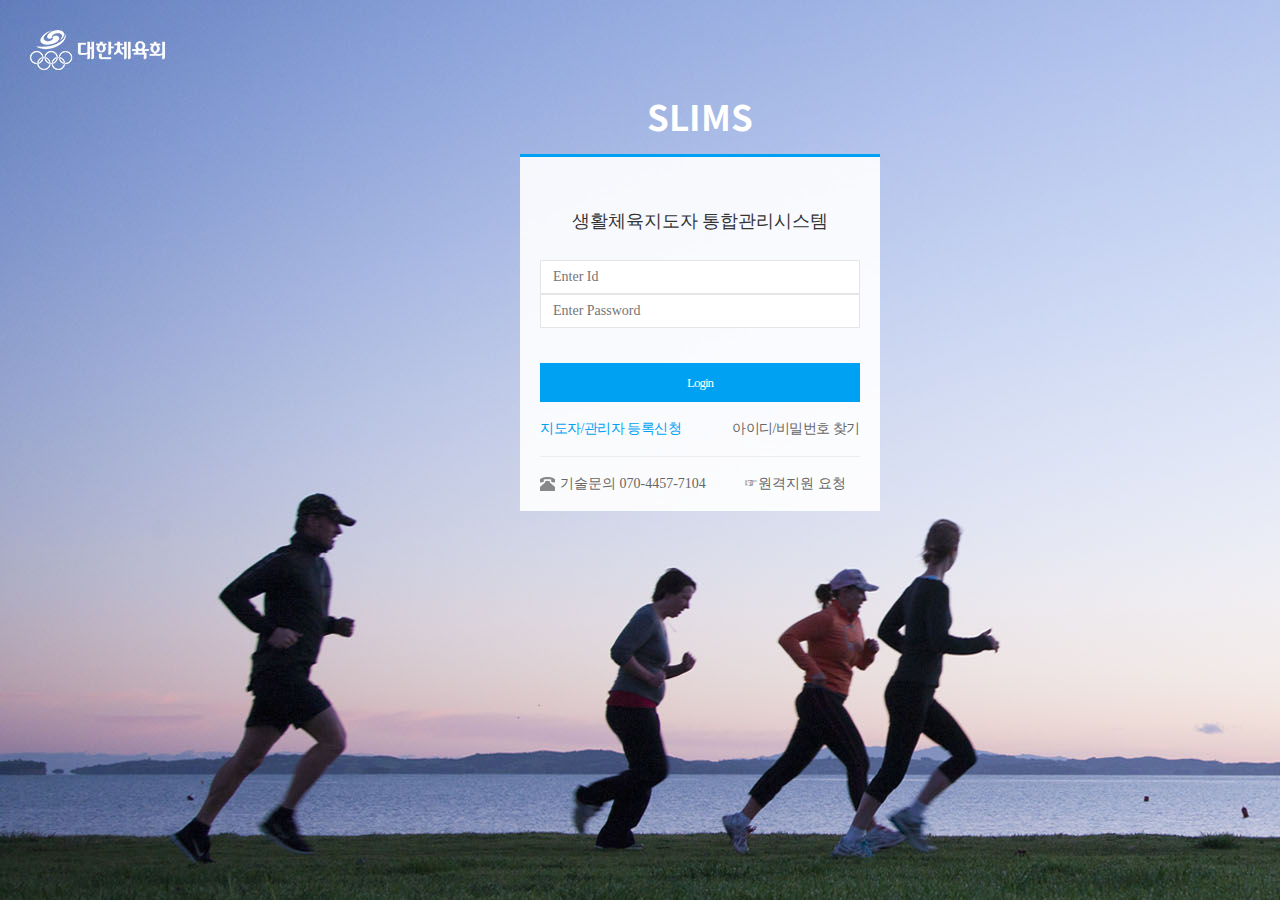
==== logout.html @ fe25e4e8 "기존 소스 이동" ====
<!DOCTYPE html>
<html>

<head>
    <meta charset="utf-8">
    <meta http-equiv="X-UA-Compatible" content="IE=edge">
    <title>대한체육회</title>
    <meta content="width=device-width, initial-scale=1, maximum-scale=1, user-scalable=no" name="viewport">
    <link rel="icon" type="image/png" sizes="16x16" href="/favicon-16x16.png">
    <link rel="stylesheet" href="/css/main/font.css">
    <link rel="stylesheet" href="/css/main/reset.css">
    <link rel="stylesheet" href="/css/main/jquery-ui.css">
    <link rel="stylesheet" href="/css/main/style.css">
    <link href="https://fonts.googleapis.com/css2?family=Noto+Sans+KR:wght@100;300;400;500;700;900&display=swap"
        rel="stylesheet">
    <!--[if lt IE 9]>
    <script src="https://oss.maxcdn.com/html5shiv/3.7.3/html5shiv.min.js"></script>
    <script src="https://oss.maxcdn.com/respond/1.4.2/respond.min.js"></script>
    <![endif]-->

    <script type="text/javascript" src="/js/jquery-3.3.1.min.js"></script>
    <script src="/js/jquery.min.js"></script>
    <script src="/js/bootstrap.min.js"></script>
    <script src="/js/adminlte.min.js"></script>
    <script src="/js/icheck.min.js"></script>
    <script src="/js/bootstrap-datepicker.min.js"></script>
    <script src="/js/blockui-master/jquery.blockUI.js"></script>
    <script src="/js/common.js"></script>
    <script type="text/javascript" src="/js/makePCookie.js"></script>
    <script type="text/javascript" src="/js/jquery.cookie.js"></script>
    <script>
        var cRoot = '';
        var mode = false;
        $(document).ready(function () {

            var agent = navigator.userAgent.toLowerCase();
            if ((navigator.appName === 'Netscape' && agent.indexOf('trident') !== -1) || (agent.indexOf("msie") !== -1)) {
                alert("지원이 중단된 브라우저 입니다.\n기능 제한되어 있어 정상적인 작동이 되지 않을 수 있습니다.\n엣지(Edge) 또는 크롬 브라우저를 사용해주시기 바랍니다.")
            }

            if ($.cookie('loginInfoYn') != 'Y') {
                window.open('/notice/loginInfoPopup.do', 'loginInfo', 'width=597, height=550, toolbar=no, menubar=no, scrollbars=no, resizable=no');
                //성과평가 협조 팝업 주석처리 20230109
                //window.open('/notice/popup8.do', 'popup8', 'width=597, height=550, left=620, toolbar=no, menubar=no, scrollbars=no, resizable=no');
                //정전안내 팝업 주석 처리 : 2022.12.27
                //window.open('/notice/popup9.do', 'popup9', 'width=510, height=520, left=120, top=250, toolbar=no, menubar=no, scrollbars=no, resizable=no');
            }
            $("#btnModal").click(function () {
                $("#findIdPwd").show();
            });
            for (var i = 1; i <= 12; i++) {
                $("#idMonth").append('<option value="' + ((i < 10) ? '0' + i : i) + '">' + i + '</option>');
                $("#pwMonth").append('<option value="' + ((i < 10) ? '0' + i : i) + '">' + i + '</option>');
            }
            for (var i = 1; i <= 31; i++) {
                $("#idDay").append('<option value="' + ((i < 10) ? '0' + i : i) + '">' + i + '</option>');
                $("#pwDay").append('<option value="' + ((i < 10) ? '0' + i : i) + '">' + i + '</option>');
            }
            $("#idYear").val(new Date().getFullYear());
            $("#pwYear").val(new Date().getFullYear());
        });

        function goSubmit() {
            if (!$('#memberId').val()) {
                alert('아이디를 입력하세요');
                $('#memberId').focus();
                return;
            }

            if (!$('#memberPw').val()) {
                alert('패스워드를 입력하세요');
                $('#memberPw').focus();
                return;
            }
            var params = {
                memberId: $('#memberId').val(),
                memberPw: $('#memberPw').val()
            };
            $.ajax({
                "url": '/login.do',
                "type": "POST",
                "data": params,
                "dataType": "json",
                cache: false,
                async: false
            })
                .done(function (data) {
                    var result = data.result;

                    if (Number(result.returnCode) >= 10) {
                        alert(result.returnMsg);
                        return false;
                    } else {
                        if (result.returnCode == '01') {
                            //아이디/패스워드 변경창
                            alert('최초로그인 시 아이디와 비밀번호 변경이 필요합니다.');
                            $('#memberSeq').val(result.memberSeq);
                            $("#changeIdPwd").show();
                            return false;
                        } else if (result.returnCode == '00') {
                            //로그인성공
                            location.href = "/index.do";
                        } else {
                            alert("아이디와 비밀번호가 일치하지 않습니다.");
                        }
                    }
                }).fail(function (jqXHR, textStatus, errorThrown) {
                alert("통신에 문제가 발생했습니다.\n잠시후에 다시 시도해 주십시오.");
            });
        }

        function searchId() {
            if ($("#idName").val() == '') {
                alert('이름을 입력해주세요.');
                return false;
            }
            if ($("#idCell2").val() == '' || $("#idCell3").val() == '') {
                alert('핸드폰번호를 입력해주세요.');
                return false;
            }
            $.ajax({
                url: "/idFind/find.do",
                data: $("#idFrom").serialize(),
                dataType: "text",
                type: "post",
                success: function (data) {
                    console.log(data);
                    if (data == '1') {
                        fnPopup('id');
                    } else if (data == '0') {
                        alert('입력회원 정보가 없습니다.');
                    } else {
                        alert('입력회원 정보가 없습니다.');
                    }
                },
                error: function () {

                }
            });
        }

        function fnPopup(idPw) {
            $.ajax({
                url: "/idFind/find.do?mode=idFind",
                data: {"kind": idPw},
                dataType: "json",
                type: "post",
                success: function (data) {
                    if (data.sMessage == '') {
                        $('#EncodeData').val(data.sEncData);
                        window.name = "Parent_window" + idPw;
                        window.open('', 'popupChk' + idPw, 'width=500, height=550, top=100, left=100, fullscreen=no, menubar=no, status=no, toolbar=no, titlebar=yes, location=no, scrollbar=no');
                        document.form_chk.action = "https://nice.checkplus.co.kr/CheckPlusSafeModel/checkplus.cb";
                        document.form_chk.target = "popupChk" + idPw;
                        document.form_chk.submit();
                    } else {
                        alert(data.sMessage);
                        return;
                    }
                },
                error: function () {

                }

            });
        }

        function pwFind() {
            if ($("#pwNm").val() == '') {
                alert('아이디를 입력해주세.');
                return false;
            }
            if ($("#pwCell2").val() == '' || $("#pwCell3").val() == '') {
                alert('핸드폰번호를 입력해주세요.');
                return false;
            }
            $.ajax({
                url: "/idFind/find.do",
                data: $("#pwForm").serialize(),
                dataType: "text",
                type: "post",
                success: function (data) {
                    console.log(data);
                    if (data == '1') {
                        fnPopup('pw');
                    } else if (data == '0') {
                        alert('입력회원 정보가 없습니다.');
                    } else {
                        alert('입력회원 정보가 없습니다.');
                    }
                },
                error: function () {

                }
            });
        }

        function cclose() {
            window.open('', '_self');
            window.close();
        }

        function changeFrmReset() {
            $("#changeId").val('');
            $("#newChangePw").val('');
            $("#newChangePw2").val('');
        }


        function goSubmitChangeFrm() {
            if ($('#changeId').val() == '') {
                $('#changeId').focus();
                alert("아이디를 입력해주세요.");
                return;
            }

            var inputVal = $('#changeId').val();

            var eng_check = /^[A-Za-z0-9]/;
            if (!eng_check.test(inputVal)) {
                alert("아이디는 한글, 특수문자를 제외한 영문, 숫자로 입력해주세요.");
                $('#changeId').focus();
                return false;
            }

            if ($('#changeId').val().length < 6) {
                alert("아이디를 6자리 이상 입력해주세요.");
                $('#changeId').focus();
                return false;
            }

            var check = true;
            $.ajax({
                url: "/checkMemberIdCnt2.do",
                data: {"memberId": $('#changeId').val()},
                dataType: "json",
                type: "POST",
                async: false,
                cache: false,
                success: function (data) {
                    var data = data.result;
                    if (data > 0) {
                        check = false;
                        return false;
                    }
                },
                error: function () {

                }
            });

            if (!check) {
                alert("동일한 아이디가 존재합니다.");
                $('#changeId').focus();
                return false;
            }

            if ($('#newChangePw').val() == '') {
                $('#newChangePw').focus();
                alert("비밀번호를 입력해주세요.");
                return;
            }

            if ($('#newChangePw2').val() == '') {
                $('#newChangePw2').focus();
                alert("새 비밀번호를 입력해주세요.");
                return;
            }

            if ($('#newChangePw').val().length < 6
                || $('#newChangePw').val().length > 16) {
                $('#newChangePw').focus();
                alert("영문대소문자/숫자/특수문자 조합 6자리 이상, 16자리 이하로 입력하셔야 합니다.");
                return;
            }

            var changePw = $('#newChangePw').val();
            var regExp = /[ㄱ-ㅎㅏ-ㅣ가-힣]/g;

            if (regExp.test(changePw)) {
                $('#newChangePw').focus();
                alert("한글을 제외한 영문, 숫자, 특수문자로 입력해주세요.");
                return;
            }

            if ($('#newChangePw').val() != $('#newChangePw2').val()) {
                $('#newChangePw').focus();
                alert("새 비밀번호 확인이 새 비밀번호와 일치하지 않습니다.");
                return;
            }

            $.ajax({
                url: "/initIdPw.do",
                data: $("#changeFrm").serialize(),
                dataType: "json",
                type: "POST",
                async: false,
                cache: false,
                success: function (data) {
                    var data = data.result;
                    // console.log(data);
                    alert("정상적으로 변경되었습니다.\n잠시 후 메인화면으로 이동합니다.");
                    $('#memberId').val($('#changeId').val());
                    $('#memberPw').val($.trim($('#newChangePw').val()));
                    goSubmit();
                },
                error: function () {

                }
            });
        }
    </script>
</head>

<body class="login-page">
<div class="login-box">
    <div class="login-logo">
        <b>SLIMS</b>
    </div>
    <div class="login-box-body">
        <p class="login-box-msg">생활체육지도자 통합관리시스템</p>

        <form name="frm" id="frm" method="post">
            <input type="hidden" name="mode" value="proc"/>
            <div class="form-group has-feedback">
                <input type="text" name="memberId" id="memberId" style="ime-mode:inactive;" class="form-control" placeholder="Enter Id">
                
            </div>
            <div class="form-group has-feedback">
                <input type="password" name="memberPw" id="memberPw" onkeypress='if(event.keyCode == 13) goSubmit();' class="form-control" placeholder="Enter Password">
                <span class="glyphicon glyphicon-lock form-control-feedback"></span>
            </div>
            <div class="row">
                <div class="col-xs-8">
                    <div class="checkbox icheck">
                        <!-- <label>
                            <input type="checkbox"> 아이디 저장
                        </label> -->
                    </div>
                </div>
            </div>
        </form>

        <div class="text-center mt10">
            <button onclick="goSubmit();" class="btn btn-block btn-flat btn-login">Login</button>
        </div>
        <!-- /.social-auth-links -->
        <div class="login-findpw cl">
            <p class="pull-left">
                <a href="/join/agreement.do">지도자/관리자 등록신청</a>
            </p>
            <p class="pull-right">
                <a href="#" id="btnModal">아이디/비밀번호 찾기</a>
            </p>
        </div>
        <p class="login-infotel">
            <span class="glyphicon glyphicon-phone-alt"></span>기술문의
            <a href="tel:070-4457-7104">070-4457-7104</a>&nbsp;&nbsp;&nbsp;&nbsp;&nbsp;&nbsp;&nbsp;&nbsp;&nbsp;&nbsp;
            <a href="http://helpu.kr/srmm/" target="_blank">☞원격지원 요청</a>
        </p>
    </div>
</div>
<form name="form_chk" method="post">
    <input type="hidden" name="m" value="checkplusSerivce">
    <input type="hidden" name="EncodeData" id="EncodeData" value="">
</form>


<!-- The Modal -->
<div id="findIdPwd" class="modal" style="top: -150px;">
    <!-- Modal content -->
    <div class="modal-content" style="width:720px;">
        <div class="modal-header">
            <span class="close">&times;</span>
            <h2>아이디/비밀번호 찾기</h2>
        </div>
        <div class="modal-body">
            <ul class="tab tab_login">
                <li class="active">아이디찾기</li>
                <li>비밀번호찾기</li>
            </ul>
            <div class="tab_content">
                <form id="idFrom" method="post">
                    <input type="hidden" id="mode" name="mode" value="idSearch">
                    <!-- 아이디찾기 -->
                    <div class="find_id">
                        <div class="top">
                            <p>아이디가 기억나지 않으세요?</p>
                            <!-- <p>본인 이름과 생년월일, 인사정보에 등록된 휴대폰 또는 이메일 정보를 입력해주세요.</p> -->
                            <p>본인 이름과 생년월일, 인사정보에 등록된 휴대폰를 입력해주세요.</p>
                        </div>
                        <div class="btm">
                            <div class="input_wrap">
                                <!-- <input type="radio" id="r1" name="method" valeu="email"/>
                                <label for="r1"><span></span>이메일</label> -->
                                <input type="radio" id="r2" name="method" value="phone" checked="checked"/>
                                <label for="r2">
                                    <span></span>
                                    휴대폰번호
                                </label>
                            </div>
                            <div class="input_wrap">
                                <input type="radio" id="g1" name="memberGroup" value="050" checked="checked"/>
                                <label for="g1">
                                    <span></span>
                                    지도자
                                </label>
                                <input type="radio" id="g2" name="memberGroup" value="030"/>
                                <label for="g2">
                                    <span></span>
                                    시도체육회 관리자
                                </label>
                                <input type="radio" id="g3" name="memberGroup" value="040"/>
                                <label for="g3">
                                    <span></span>
                                    시군구관리자
                                </label>
                            </div>
                            <table>
                                <colgroup>
                                    <col width="110px">
                                    <col width="*">
                                </colgroup>
                                <tr>
                                    <th>이름</th>
                                    <td>
                                        <input type="text" name="memberNm" id="idName" autocomplete="off">
                                    </td>
                                </tr>
                                <tr>
                                    <th>생년월일</th>
                                    <td>
                                        <div class="input_inline">
                                            <input type="text" class="mid" id="idYear" name="year"
                                                   onKeyup="this.value=this.value.replace(/[^0-9]/g,'');">
                                            년
                                            <select name="month" id="idMonth" class="min">
                                            </select>
                                            월
                                            <select name="day" id="idDay" class="min">
                                            </select>
                                            일
                                        </div>
                                    </td>
                                </tr>
                                <tr>
                                    <th>핸드폰번호</th>
                                    <td>
                                        <div class="input_inline">
                                            <select id="idCell1" class="mid" name="idCell1">
                                                <option value="010">010</option>
                                                <option value="011">011</option>
                                                <option value="016">016</option>
                                                <option value="017">017</option>
                                                <option value="018">018</option>
                                                <option value="019">019</option>
                                            </select>
                                            -
                                            <input type="text" class="mid" name="idCell2" id="idCell2">
                                            -
                                            <input type="text" class="mid" name="idCell3" id="idCell3">
                                        </div>
                                    </td>
                                </tr>
                            </table>
                        </div>

                    </div>
                    <div class="text-center">
                        <button type="button" class="btn btn_blue" onclick="searchId();">아이디 찾기</button>
                        <button type="button" class="btn btn_defaultC">다시입력</button>
                    </div>
                </form>
            </div>

            <div class="tab_content">
                <form action="" id="pwForm" method="post">
                    <input type="hidden" name="mode" value="pwSearch">
                    <!-- 비밀번호찾기 -->
                    <div class="find_id">
                        <div class="top">
                            <p>비밀번호가 기억나지 않으세요?</p>
                            <!-- <p>본인 아이디, 이름 , 생년월일, 인사정보에 등록된 휴대폰 또는 이메일 정보를 입력하시면 <br>
                            해당 휴대폰번호 또는 이메일 주소로 인터넷 비밀번호를 전송해 드립니다.</p> -->
                            <p>본인 아이디, 이름 , 생년월일, 인사정보에 등록된 휴대폰를 입력해주세요.</p>
                        </div>
                        <div class="btm">
                            <div class="input_wrap">
                                <input type="radio" id="p1" name="method" checked="checked"/>
                                <label for="p1">
                                    <span></span>
                                    휴대폰번호
                                </label>
                            </div>
                            <div class="input_wrap">
                                <input type="radio" id="p1" name="memberGroup" value="050" checked="checked"/>
                                <label for="p1">
                                    <span></span>
                                    지도자
                                </label>
                                <input type="radio" id="p2" name="memberGroup" value="030"/>
                                <label for="p2">
                                    <span></span>
                                    시도체육회 관리자
                                </label>
                                <input type="radio" id="p3" name="memberGroup" value="040"/>
                                <label for="p3">
                                    <span></span>
                                    시군구관리자
                                </label>
                            </div>
                            <table>
                                <colgroup>
                                    <col width="110px">
                                    <col width="*">
                                </colgroup>
                                <tr>
                                    <th>아이디</th>
                                    <td>
                                        <input type="text" name="memberId" id="pwId" autocomplete="off">
                                    </td>
                                </tr>
                                <tr>
                                    <th>이름</th>
                                    <td>
                                        <input type="text" name="memberNm" id="pwNm" autocomplete="off">
                                    </td>
                                </tr>
                                <tr>
                                    <th>생년월일</th>
                                    <td>
                                        <div class="input_inline">
                                            <input type="text" class="mid" id="pwYear" name="year"
                                                   onKeyup="this.value=this.value.replace(/[^0-9]/g,'');">
                                            년
                                            <select name="month" id="pwMonth" class="min">
                                            </select>
                                            월
                                            <select name="day" id="pwDay" class="min">
                                            </select>
                                            일
                                        </div>
                                    </td>
                                </tr>
                                <tr>
                                    <th>핸드폰번호</th>
                                    <td>
                                        <div class="input_inline">
                                            <select name="idCell1" id="pwCell1" class="mid">
                                                <option value="010">010</option>
                                                <option value="011">011</option>
                                                <option value="016">016</option>
                                                <option value="017">017</option>
                                                <option value="018">018</option>
                                                <option value="019">019</option>
                                            </select>
                                            -
                                            <input type="text" class="mid" name="idCell2">
                                            -
                                            <input type="text" class="mid" name="idCell3">
                                        </div>
                                    </td>
                                </tr>
                            </table>
                        </div>

                    </div>
                    <div class="text-center">
                        <button type="button" class="btn btn_blue" onclick="pwFind()">패스워드 찾기</button>
                        <button type="button" class="btn btn_defaultC">다시입력</button>
                    </div>
                </form>
            </div>
        </div>
    </div>
</div>


<!-- The Modal -->
<div id="changeIdPwd" class="modal">
    <!-- Modal content -->
    <div class="modal-content" style="width:720px;">
        <div class="modal-header">
            <span class="close">&times;</span>
            <h2>아이디/비밀번호 변경</h2>
        </div>
        <div class="modal-body">
            <form id="changeFrm" method="post">
                <input type="hidden" name="memberSeq" id="memberSeq"/>
                <!-- 아이디찾기 -->
                <div class="find_id">
                    <div class="top">
                        <p>사용하실 아이디와 비밀번호를 입력하세요.</p>
                    </div>
                    <div class="btm">
                        <table>
                            <colgroup>
                                <col width="110px">
                                <col width="*">
                            </colgroup>
                            <tr>
                                <th>아이디</th>
                                <td>
                                    <input type="text" name="changeId" id="changeId">
                                    ※ 4~12자의 영문과 숫자로만 입력하세요
                                </td>
                            </tr>
                            <tr>
                                <th>새비밀번호</th>
                                <td>
                                    <input type="password" name="newChangePw" id="newChangePw" maxlength="16"/>
                                    ※ 6~16자의
                                    영문 대소문자, 숫자, 특수문자를 조합하여 사용하실 수 있습니다.
                                </td>
                            </tr>
                            <tr>
                                <th>새비밀번호 확인</th>
                                <td>
                                    <input type="password" name="newChangePw2" id="newChangePw2" maxlength="16"
                                           onkeypress='if(event.keyCode == 13) goSubmitChangeFrm();'/>
                                    ※ 비밀번호를 다시 한번 입력해 주세요.
                                </td>
                            </tr>
                        </table>
                    </div>

                </div>
                <div class="text-center">
                    <button type="button" class="btn btn_blue" onclick="goSubmitChangeFrm();">확인</button>
                    <button type="button" class="btn btn_defaultC" onclick="changeFrmReset();">다시입력</button>
                </div>
            </form>
        </div>
    </div>
</div>


</body>

<script>
    $('.tab_content').eq(0).show();

    $('.tab li').click(function () {
        $(this).addClass('active').siblings().removeClass('active');
        $('.tab_content').eq($(this).index()).show().siblings('.tab_content').hide()
    })
    //
    $('#btn_modal').click(function (event) {
        $("#findIdPwd").css('display', 'block');
    });
    $('.modal-header .close').click(function (event) {
        $("#changeIdPwd").css('display', 'none');
        $("#findIdPwd").css('display', 'none');
    });
</script>

</html>
---- css/main/font.css ----
@charset "EUC-KR";

/* * Noto Sans KR  * */ 

@font-face { font-family: 'Noto Sans KR'; 
font-style: normal; 
font-weight: 300; 
src: url(../../fonts/NotoSansKR-Light.woff2) format('woff2'), 
url(../../fonts/NotoSansKR-Light.woff) format('woff'), 
url(../../fonts/NotoSansKR-Light.otf) format('opentype'); } 

@font-face { font-family: 'Noto Sans KR'; 
font-style: normal; 
font-weight: 400; 
src: url(../../fonts/NotoSansKR-Regular.woff2) format('woff2'), 
url(../../fonts/NotoSansKR-Regular.woff) format('woff'), 
url(../../fonts/NotoSansKR-Regular.otf) format('opentype'); } 

@font-face { font-family: 'Noto Sans KR'; 
font-style: normal; 
font-weight: 500; 
src: url(../../fonts/NotoSansKR-Medium.woff2) format('woff2'),
 url(../../fonts/NotoSansKR-Medium.woff) format('woff'), 
 url(../../fonts/NotoSansKR-Medium.otf) format('opentype'); }
---- css/main/style.css ----
*{margin:0; padding:0;}
body{
  width: 100%;
  min-width: 1400px;
  position: relative;
}
b{
  font-weight: 500;
  font-size: inherit;
  margin: 0 10px;
}
.cl:after{
  content:"";
  display: block;
  clear: both;
}
.hidden{
  display: none;
}
.nowrap{
  white-space: nowrap;
}
.vm{
  vertical-align: middle !important;
}
.mt05{
  margin-top: 5px;
}
.lhn{
  line-height: normal;
}
.lh34{
  line-height: 34px;
}
.bg-gray{
  background: #f5f5f5;
}
.text-gray{
  color: #bbb !important;
}
.text-orange{
  color: #fe992d !important;
}
.text-red{
  color: #fe4e50 !important;
}
.pull-left{
  float: left;
}
.pull-right{
  float: right;
}
.text-right{
  text-align: right !important;
}
.text-left{
  text-align: left !important;
}
.text-center{
  text-align: center !important;
}
.bar:after{
  content: "-";
  position: absolute;
  top: 8px;
  right: -8px;
}
textarea{
  resize: none;
  width: 100%;
  border: 1px solid #e5e5e5;
  box-sizing: border-box;
}
input,select{
  display: block;
  width: 100%;
  height: 34px;
  padding: 6px 12px;
  font-size: 14px;
  line-height: 1.42857143;
  color: #555;
  background-color: #fff;
  background-image: none;
  border: 1px solid #e5e5e5;
  box-sizing: border-box;
  min-width: 70px;
  font-family: 'Noto Sans KR';
}
input::placeholder{
  font-family: 'Noto Sans KR';
}
select{
  font-family: inherit;
  background:#fff url('../../img/selectarrow.png') no-repeat 95% 50%;
  border-radius: 0px;
  -webkit-appearance: none;
  -moz-appearance: none;
  appearance: none;
}
select::-ms-expand {
  display: none;
}
label{
  font-size: 15px;
  font-weight: 500;
  margin-bottom: 10px;
  display: inline-block;
  color: #333333;
  letter-spacing: -1px;
}
.input_wrap input[type="checkbox"] ~ label,.input_wrap input[type="radio"] ~label{
  font-weight: normal;
  margin-bottom: 0;
  margin-right: 10px;
}
.input_wrap.block input[type="checkbox"] ~ label,.input_wrap.block input[type="radio"] ~label{
  margin-right: 0;
}
.input_wrap.block span{
  margin: 0 !important;
}

input[type="checkbox"],input[type="radio"] {
    display:none;
}

input[type="checkbox"] + label span {
    display:inline-block;
    width:18px;
    height:18px;
    margin:-2px 10px 0 0;
    vertical-align:middle;
    background:url(../../img/check_radio_sheet.png) 0 0 no-repeat;
    cursor:pointer;
}

input[type="checkbox"]:checked + label span {
    background-position: -18px 0;
}

input[type="radio"] + label span {
    display:inline-block;
    width:18px;
    height:18px;
    margin:-2px 10px 0 0;
    vertical-align:middle;
    background:url(../../img/check_radio_sheet.png) -36px 0px no-repeat;
    cursor:pointer;
}
input[type="radio"]:checked + label span {
    background-position: -54px 0;
}
.input_wrap.inline{
  display: inline-block;
}
.input_wrap{
  height: 34px;
  line-height: 34px;
}
.input_btn_wrap input,.input_btn_wrap select,.input_btn_wrap textarea{
  width: calc(100% - 72px);
  display: inline-block;
  margin-right: 7px;
}
.input_btn_wrap.long input,.input_btn_wrap.long select{
  width: calc(100% - 126px);
}
.input_inline input,.input_inline select{
  display: inline-block;
  width: auto;
}
.min{
  min-width: auto !important;
  width: 50px !important;
}
.mid{
  min-width: auto !important;
  width: 70px !important;
}
.w100{
  min-width: auto !important;
  width: 100px !important;
}
.monthpicWrap{
  position: relative;
}
.monthpicWrap img{
  position: absolute;
  top: 0;
  right: 0;
}
.graphWrap{
  width: 100% ;
  margin:35px auto 0; 
  border:1px solid #e5e5e5;
}
.numWrap input{
  width: 45px;
  display: inline-block;
  min-width: auto;
}
.numWrap span{
  display: inline-block;
  margin: 0 5px;
}
.row{
  margin-right: -15px;
  margin-left: -15px;
}
.row:after{
  display: table;
  content: "";
  clear: both;
}
.col-1,.col-2,.col-3,.col-4,.col-5,.col-6,.col-7,.col-8,.col-9,.col-10,.col-11,.col-12{
  position: relative;
  min-height: 1px;
  padding-right: 15px;
  padding-left: 15px;
  float: left;
  box-sizing: border-box;
}
.col-1{
  width: 8.33333333%;
}
.col-2{
  width: 16.666666%;
}
.col-3{
  width: 25%;
}
.col-4{
  width: 33.33333333%;
}
.col-5{
  width: 41.66666667%;
}
.col-6{
  width: 50%;
}
.col-7{
  width: 58.33333333%;
}
.col-8{
  width: 66.666%
}
.col-9{
  width: 75%
}
.col-10{
  width: 83.33333333%
}
.col-11{
  width: 91.66666667%
}
.col-12{
  width: 100%;
}
.pagination_w{
  text-align: center;
  line-height: 40px;
  padding: 10px 0;
}
.pagination_w:after{
  content: "";
  display: block;
  clear: both;
}

.pagination{
  vertical-align: middle;
  display: inline-block;
}
.pagination:after{
  content: "";
  display: block;
  clear: both;
}
.pagination>li{
  float: left;
}
.pagination>li>a{
  padding: 6px 11px;
  color: #555555;
  font-size: 12px;
  background: #fff;
  margin-left: -1px;
  border: 1px solid #ddd;
  line-height: 1.42857143;
}
.pagination>li:not(.arrow)>a:focus, .pagination>li:not(.arrow)>a:hover,.pagination>li.active>a, .pagination>li.active>a{
    background-color: #00a1f2;
    border-color: #00a1f2;
    color: #fff;
}
.pagination>li:nth-of-type(1)>a{
  border-top-left-radius: 4px;
    border-bottom-left-radius: 4px;
}
.pagination>li:nth-last-of-type(1)>a{
  border-top-right-radius: 4px;
    border-bottom-right-radius: 4px;
}
.btn{
  font-size: 15px;
  background: #ccc;
  color: #fff;
  padding: 9px 17px;
  letter-spacing: -1px;
  border: 1px solid transparent;
  box-sizing: border-box;
}
.btn_s{
  padding: 0px 5px;
  margin: 0 3px;
}
.btn span{
  font: inherit;
  color: inherit;
}
.btn_default{
  background: #7f7f7f;
}
.btn_default1{
  background: #dddddd;
  color: #666666;
}
.btn_defaultC{
  color: #999999;
  border-color: #e5e5e5;
  background: #fff;
}
.btn_defaultT{
  color: #999999;
  border-color: #e5e5e5;
  background: transparent;
}
.btn_green{
  background: #217346;
}
.btn_greenC{
  color: #217346;
  border-color: #e5e5e5;
  background: #fff;
}
.btn_cornflower{
  background: #2b60cb;
}
.btn_cornflowerC{
  color: #2b60cb;
  border-color: #e5e5e5;
  background: #fff;
}
.btn_blue{
  background: #00a1f2;
}
.btn_orange{
  background: #e5992e;
}
.small{
  font-size: 13px;
  line-height: normal;
}
.pd0{
  padding: 0 !important;
}
.mg0{
  margin: 0 !important;
}
.mb0{
  margin-bottom: 0 !important;
}

.tbl_fixed{
  table-layout: fixed;
}
.tbl{
  border-collapse: collapse;
  border-spacing: 0;
  width: 100%;
  background: #fff;
}
.tbl td, .tbl th{
  padding: 5px 8px;
  text-align: left;
  vertical-align: middle;
  font-size: 15px;
  letter-spacing: -1px;
  border-bottom: 1px dotted #dddddd;
  height: 47px;
  box-sizing: border-box;
}
.tbl tr:last-child td, .tbl tr:last-child th{
  border-bottom: 0;
}
.tbl th{
  font-weight: 500;
  color: #333333;
  background: #ecf9ff;
}
.tbl.bg-gray th{
  background: #f9f9f9;
}
.tbl.bg-deepgray th{
  background: #eeeeee;
}
.tbl em{
  color: #ff6529;
  letter-spacing: -1px;
  vertical-align: top;
}
.tbl td{
  color: #666666;
  font-weight: 100;
}
.tbl_striped thead{
  border-bottom: 5px solid #dddddd;
}
.tbl_striped thead th{
  background: #fff;
}
.tbl_striped tbody tr:nth-child(odd){
  background: #ecf9ff;
}
.tbl_striped th, .tbl_striped td{
  border-bottom: 0;
}
.tbl.bordered td, .tbl.bordered th{
  border: 1px solid #ddd !important;
}
.monthpicker{
  width: 34px;
  height: 34px;
  background: url(../../img/btn_cal.png) 0 0 no-repeat;
  font-size: 0;
  border: 0;
  display: inline-block;
  min-width: auto;
  vertical-align: middle;
  cursor: pointer;
}

.monthpicker.on{
  background-position-y: -34px;
}
.btn_listview{
  width: 34px;
  height: 34px;
  background: url(../../img/btn_list.png) 0 0 no-repeat;
  font-size: 0;
  border: 0;
  display: inline-block;
  min-width: auto;
  vertical-align: middle;
  cursor: pointer;
}
.btn_listview.on{
  background-position-y: -34px;
}


/*#########################
###########################
#########################*/
.modal.main .modal-header{
  padding: 38px 0;
  text-align: center;
}
.modal.main .modal-header1{
  padding: 38px 0;
  text-align: center;
}

.modal.main .modal-content{
  border: 1px solid #00a1f2;
}
.modal.main .modal-body p{
  text-align: center;
  font-size: 18px;
  line-height: 34px;
  letter-spacing: -.5px;
}
.modal.main .modal-body div:nth-of-type(1) p{
  color: #333333;
  font-weight: 500;
}
.modal.main .modal-body div:nth-of-type(2){
  padding:24px 0;
  background: #f9f9f9;
  margin-top: 30px;
}
.modal.main .modal-body div:nth-of-type(2) p{
  color: #666666;
}
.modal .modal-body .row{
  margin-bottom: 10px;
}



#header{
  width: 100%;
  background: #fff;
  position: absolute;
  transition: all 0.5s;
}
#header.main{
  background: rgba(0,0,0,0.4);
}
#header h1{
  float: left;
}
#header h1 a{
  display: block;
  padding: 14px 0;
}
#header>.inner:after{
  content: "";
  display: block;
  clear: both;
}
#header>.inner>ul{
  font-size: 0;
  display: inline-block;
}
#header>.inner>ul>li{
  display: inline-block;
}
#header.main>.inner>ul>li>a{
  color: #fff;
}
#header>.inner>ul>li>a{
  display: block;
  color: #333333;
}

#header .gnb{
  float: left;
  margin-left: 175px;
}
#header .gnb>li{
  margin-right: 20px;
}
#header .gnb>li:last-child{
  margin-right: 0;
}
#header .gnb>li>a{
  font-size: 18px;
  font-weight: 500;
  padding: 30px 20px;
  letter-spacing: -1px;
  position: relative;
}
#header .gnb>li>a:after {
  position: absolute;
  bottom: 0px;
  left: calc(50% - 4px);
  content: " ";
  height: 0;
  z-index: 99999999;
  border-bottom: 14px solid;
  border-left: 8px solid rgba(0, 0, 0, 0);
  border-right: 8px solid rgba(0, 0, 0, 0);
  color: #00a1f2;
  display: none;
}
#header .gnb>li.on>a:after{
  display: block;
}
#header .gnb>li.on:before{
  content: "";
  width: 100%;
  position: absolute;
  left: 0;
  height: 2px;
  background: #00a1f2;
  top: 78px;
}

#header .gnb>li.on>a{
  color: #00a1f2;
}
#header .gnb .depth{
  display: none; 
  position: absolute;
  width: 100%;
  background: #f7f7f7;
  left: 0;
  margin-top: 2px;
  z-index: 1;
}
#header .gnb .depth .inner{
  display: table;
  width: 1400px;
}
#header .gnb .depth dl{
  width: 280px;
  display: table-cell;
  border-right: 1px solid #dddddd;
  padding: 50px 0;
}
#header .gnb .depth dl:not(.title){
  padding: 30px 60px;
  box-sizing: border-box;
}
#header .gnb .depth dl:not(.title) dt{
  color:#222222;
  font-size: 18px;
  letter-spacing: -1px;
  margin-bottom: 20px;
  font-weight: 500
}
#header .gnb .depth dl dd a{
  font-size: 16px;
  color: #555555;
  letter-spacing: -1px;
}
#header .gnb .depth dl dd+dd{
  margin-top: 22px;
}
#header .gnb .depth dl.title{
  background: #092459;
  border: 0;
  vertical-align: middle;
}
#header .gnb .depth dl.title dt{
  text-align: center;
}
#header .gnb .depth dl.title dt p{
  font-size: 28px;
  color: #fff;
  font-weight: 100;
  margin-top: 22px;
}

#header .util{
  float: right;
}
#header .util>li{
 background: url(../../img/utilbar.png) right center no-repeat; 
}
#header .util>li:last-child{
  background: none;
}
#header .util>li>a{
  padding: 31px 20px;
  letter-spacing: -.1px;
}
#header .util>li:last-child>a{
  padding-right: 0;
}









#content{
  width: 100%;
  padding-top: 78px;
  box-sizing: border-box;
}
#content.main *{
  box-sizing: border-box;
}
#content.main{
  min-height: 939px;
  background: url(../../img/mainbg.jpg) center center no-repeat;
}
#content.main{
  padding-top: 106px;
}
#content.main .column1{
  float: left;
}
#content.main .column2{
  float: right;
}
#content.main .column1 :last-child{
  margin-bottom: 0;
}
#content.main .column2 :last-child{
  margin-bottom: 0;
}

#content.main>.column1>:after, 
#content.main>.column2>:after{
  content: "";
  display: block;
  clear: both;
}
#content.main>.inner>div>div{
  margin-bottom: 30px;
}
#content.main .welcome{
  width: 925px;
  height: 310px;
  padding: 86px 0 69px;
}
#content.main .welcome .subline{
  display: block;
  height: 44px;
  line-height: 44px;
}
#content.main .welcome .mainline{
  display: block;
  height: 111px;
  line-height: 111px;
}
#content.main .search{
  padding: 30px 45px 30px 0;
  border-radius: 2px;
  background: #fff;
  height: 362px;
}
#content.main .search .tabs{
  float: left;
  margin-top: 42px;
}
#content.main .search .form{
  /*float: right;*/
}
#content.main .search .tab_content{
  float: right;
}
#content.main .search:after{
  content: '';
  display: block;
  clear: both;
}
#content.main .search .tabs li{
  font-size: 0;
  position: relative;
}
#content.main .search .tabs li span{
  display: inline-block;
  text-align: center;
  font-size: 18px;
  font-weight: 500;
  color: #999;
  width: 159px;
  height: 80px;
  line-height: 70px;
  cursor: pointer;
}
#content.main .search .tabs li.active span{
  position: relative;
  border: 5px solid #1d77a4;
  background: #009ff0;
  color: #fff;
  width: 167px;
  height: 80px;
  left: -8px;
}
#content.main .search .form{
  display: inline-block;
  font-size: 0;
}
#content.main .search .form>select:nth-child(1){
  width: 113px;
}
#content.main .search .form>select:nth-child(2){
  width: 147px;
}
#content.main .search .form>select:nth-child(3){
  width: 161px;
}
#content.main .search .form>select{
  display: inline-block;
  vertical-align: middle;
  height: 39px;
  line-height: normal;
  border: none;
  border-bottom: 1px solid #009ff0;
  font-size: 16px;
  font-weight: 100;
  color: #555;
  margin-right: 20px;
}
#content.main .search .form>p{
  display: inline-block;
  vertical-align: middle;
  height: 39px;
  line-height: 39px;
  border: none;
  border-bottom: 1px solid #009ff0;
  font-size: 16px;
  font-weight: 100;
  color: #555;
  margin-right: 0px;
  font-size: 0;
}
#content.main .search .form p input{
  display: inline-block;
  vertical-align: middle;
  width: 157px;
  height: 39px;
  line-height: 39px;
  border: none;
  border-bottom: 1px solid #009ff0;
  font-size: 16px;
  font-weight: 100;
  color: #555;
  margin-right: 0px;
  text-indent: 0.5em;
}
#content.main .search .form p button{
  display: inline-block;
  vertical-align: middle;
  height: 39px;
  line-height: 39px;
  border: none;
  border-bottom: 1px solid #009ff0;
  font-size: 16px;
  font-weight: 100;
  color: #555;
  margin-right: 0px;
  background: transparent;
}
#content.main .search .form p:last-child{
  margin-right: 0;
}
#content.main .search .form{
  width: 676px;
  font-size: 0;
  margin-bottom: 30px;
}
#content.main .search .tab_content{
  width: 676px;
}

#content.main .search .tab_content .map{
  float: left;
  width: 349px;
  height: 230px;
  border: 1px solid #eee;
}
#content.main .search .tab_content .profile{
  float: left;
  width: 349px;
  height: 230px;
  border: 1px solid #eee;
  background: #eaf9ff;
  padding: 23px;
  box-sizing: border-box;
}
#content.main .search .tab_content .profile>div{
  background: url(../../img/ico_profile.png) left center no-repeat;
  height: 90px;
  padding-left: 100px;
  display: table;
}
#content.main .search .tab_content .profile>div>div{
  display: table-cell;
  vertical-align: middle;
}
#content.main .search .tab_content .profile>div p{
  font-size: 16px;
  color: #333333;
  letter-spacing: -1px;
  margin-bottom: 5px;
}
#content.main .search .tab_content .profile>div span{
  font-size: 14px;
  color: #555555;
}
#content.main .search .tab_content .profile ul{
  margin-top: 10px;
}
#content.main .search .tab_content .profile ul li{
  padding-left: 11px; 
  position: relative;
  line-height: normal;
  font-size: 13px;
  color: #666666;
}
#content.main .search .tab_content .profile ul li:before{
  content: "";
  display: inline-block;
  width: 3px;
  height: 3px;
  border-radius: 100%;
  vertical-align: middle;
  background: #00a1f2;
  position: absolute;
  left: 0;
  top: 9px;
}

#content.main .search .tab_content .profile +ol li .number{
  background: url(../../img/ico_profilebg.png) center 3px no-repeat;
}

#content.main .search .tab_content ol{
  float: right;
  width: 327px;
  height: 230px;
  border: 1px solid #eee;
  border-left: none;
  padding-left: 24px;
  padding-right: 6px;
  overflow-y: scroll;
}
#content.main .search .tab_content:after{
  content: '';
  display: block;
  clear: both;
}
#content.main .search .tab_content ol li{
  height: 60px;
  padding: 10px 0;
  border-bottom: 1px dotted #ccc;
}
#content.main .search .tab_content ol li:last-child{
  border-bottom: none;
}
#content.main .search .tab_content ol li .number{
  float: left;
  width: 40px;
  height: 40px;
  font-size: 9px;
  padding-top: 9px;
  text-align: center;
  background: url('../../img/icon_geolocation_number.png') center no-repeat;
  color: #fff;
}
#content.main .search .tab_content ol li strong{
  float: left;
  width: 231px;
  font-size: 14px;
  line-height: 20px;
  height: 20px;
  font-weight: 500;
  color: #333;
}
#content.main .search .tab_content ol li .address{
  float: left;
  width: 231px;
  font-size: 13px;
  line-height: 20px;
  height: 20px;
  color: #00a1f2;
}
#content.main .search .tab_content ol li:after{
  content: '';
  display: block;
  clear: both;
}
#content.main .search .statistics{
  width: 100%;
  border: 1px solid #eeeeee;
  height: 230px;
  padding: 40px 25px;
  box-sizing: border-box;
}
#content.main .search .statistics>ul>li>span{
  float: left;
  width: 93px;
  font-size: 14px;
  color: #333333;
  line-height: normal;
}
#content.main .search .statistics .progressbar{
  float: left;
  width: calc(100% - 93px);
  height: 22px;
  background: #dddddd;
  border-radius: 27px;
}
#content.main .search .statistics .progressbar span{
  color: #333333;
  font-size: 14px;
  font-weight: 500;
  position: absolute;
  right: -24px;
  line-height: normal;
}
#content.main .search .statistics .progressbar>div{
  width:0%;
  height: 22px;
  border-radius: 19px;
  position: relative;
}
#content.main .search .statistics li:after{
  content: ""; display: block; clear: both;
}
#content.main .search .statistics li+li{
  margin-top: 30px;
}
#content.main .search .statistics li:nth-of-type(1) .progressbar>div{
  background-color: #0dd0bf;
}
#content.main .search .statistics li:nth-of-type(2) .progressbar>div{
  background-color: #12c0d9;
}
#content.main .search .statistics li:nth-of-type(3) .progressbar>div{
  background-color: #1f73cb;
}




#content.main .major_menus{
  background: transparent;
  width: 925px;
}
#content.main .major_menus ul {
  font-size: 0;
}
#content.main .major_menus ul li:first-child{
  border-top-left-radius: 2px;
  border-bottom-left-radius: 2px;
}
#content.main .major_menus li{
  display: inline-block;
  background: #009ff0;
  width: calc(25% - 1px);
  font-size: 0;
  text-align: center;
  margin-right: 1px;
}
#content.main .major_menus ul li:last-child{
  border-top-right-radius: 2px;
  border-bottom-right-radius: 2px;
  width: 25%;
  margin-right: 0;
}
#content.main .major_menus ul li:nth-child(1){
  background: #009ff0 url('../../img/icon_tournament_events.png') 35px center no-repeat;
}
#content.main .major_menus ul li:nth-child(2){
  background: #009ff0 url('../../img/icon_club_reg.png') 35px center no-repeat;
}
#content.main .major_menus ul li:nth-child(3){
  background: #009ff0 url('../../img/icon_pds.png') 35px center no-repeat;
}
#content.main .major_menus ul li:nth-child(4){
  background: #009ff0 url('../../img/icon_freebbs.png') 35px center no-repeat;
}
#content.main .major_menus a{
  display: block;
  width: 100%;
  height: 100%;
  padding-left: 25px;
  color: #fff;
  font-weight: 400;
  line-height: 76px;
  font-size: 20px;
}
#content.main .mysite{
  font-size: 0;
  background: transparent;
  border-radius: 2px;
  width: 448px;
  height: 153px;
}
#content.main .mysite ul{
  font-size: 0;
}
#content.main .mysite .tabs li:first-child{
  width: calc(50% - 1px);
  border-top-left-radius: 2px;
  margin-right: 1px;
}
#content.main .mysite .tabs li:last-child{
  border-top-right-radius: 2px;
}
#content.main .mysite .tabs li{
  display: inline-block;
  vertical-align: top;
  width: 50%;
  background: #797979;
  color: #dddddd;
  text-align: center;
  cursor: pointer;
}
#content.main .mysite .tabs li span{
  display: inline-block;
  line-height: 40px;
  font-size: 17px;
  font-weight: 400;
  color: #ddd;
  text-align: center;
}
#content.main .mysite .tabs li.active{
  background: #fff;
}
#content.main .mysite .tabs li.active span{
  line-height: 38px;
  padding-left: 25px;
  padding-right: 25px;
  border-bottom: 2px solid #00a1f2;
  color: #00a1f2;
}
#content.main .mysite .tab_content{
  height: 113px;
  background: #fff;
  border-bottom-left-radius: 2px;
  border-bottom-right-radius: 2px;
  padding: 19px 23px;
  font-size: 0;
  vertical-align: middle;
}
#content.main .mysite .content p,
#content.main .mysite .content div{
  display: inline-block;
  vertical-align: middle;
}
#content.main .mysite .content .avatar{
  position: relative;
  width: 64px;
  height: 64px;
}
#content.main .mysite .content .avatar a{
  display: block;
}
#content.main .mysite .content .avatar .settings{
  display: block;
  width: 23px;
  height: 23px;
  background: url('../../img/btn_settings.png') center no-repeat;
  position: absolute;
  bottom: 0;
  right: 0;
}
#content.main .mysite .content .my_msgs{
  padding-left: 25px;
  width: 248px;
}
#content.main .mysite .content .my_msgs div{
  display: block;
}
#content.main .mysite .content .welcome_msg{
  font-size: 18px;
  line-height: 40px;
  color: #333;
}
#content.main .mysite .content .welcome_msg .username{
  color: #000;
  font-size: 22px;
}
#content.main .mysite .content .welcome_msg strong{
  color: #e98400;
  font-size: 22px;
  font-weight: 400;
}
#content.main .mysite .content .received_msgs{
}
#content.main .mysite .content .received_msgs span{
  font-size: 16px;
}
#content.main .mysite .content .received_msgs span em{
  color: #00a1f2;
  margin-left: 1em;
}
#content.main .mysite .content .buttons{
  font-size: 0;
  margin-top: 10px;
}
#content.main .mysite .content .buttons a{
  display: inline-block;
  vertical-align: middle;
  width: 68px;
  height: 21px;
  line-height: 21px;
  text-align: center;
  border-radius: 8px;
  font-size: 14px;
  font-weight: 100;
  color: #fff;
}
#content.main .mysite .content .buttons a{
  display: block;
}
#content.main .mysite .content .buttons a.btn_logout{
  background: #999999;
  margin-bottom: 11px;
}
#content.main .mysite .content .buttons a.btn_send_msg{
  background: #e5992e;
}
#content.main .mysite .myroom li{
  display: inline-block;
  width: 50%;
}
#content.main .mysite .myroom li a{
  color: #333333;
  font-size: 16px;
  padding: 11px 0 11px 40px;
  display: block;
  letter-spacing: -1px;
}
#content.main .mysite .myroom li:nth-of-type(1) a{
  background: url(../../img/ico_room1.png) left center no-repeat;
}
#content.main .mysite .myroom li:nth-of-type(2) a{
  background: url(../../img/ico_room2.png) left center no-repeat;
}
#content.main .mysite .myroom li:nth-of-type(3) a{
  background: url(../../img/ico_room3.png) left center no-repeat;
}
#content.main .mysite .myroom li:nth-of-type(4) a{
  background: url(../../img/ico_room4.png) left center no-repeat;
}


#content.main .schedule{
  width: 448px;
  height: 311px;
}
#content.main .schedule .title{
  background: #fff;
  border-top-left-radius: 2px;
  border-top-right-radius: 2px;
  font-size: 17px;
  color: #000;
  line-height: 41px;
  text-align: center;
  font-weight: 500;
}
#content.main .schedule .date_calen{
  height: 38px;
  line-height: 38px;
  vertical-align: middle;
  background: #2b60cb;
  border-bottom: 1px solid #294c94;
  position: relative;
  text-align: center;

}
#content.main .schedule .date_calen span{
  color: #fff;
  font-weight: 500;
  font-size: 15px;
}
#content.main .schedule .date_calen button{
  padding:0 10px ;
}
#content.main .schedule .date_calen input.hasDatepicker +img{
  position: absolute;
  width: auto;
  right: 8px;
  top: 50%;
  margin-top: -7.5px;
}

#content.main .schedule .figures{
  height: 73px;
}
#content.main .schedule .figures:after{
  content: "";display: block;clear: both;
}
#content.main .schedule .figures dl{
  width: 50%;
  height: 100%;
  float: left;
  background: #2b60cb;
  padding: 8px 24px 9px;
}
#content.main .schedule .figures dl:first-child:nth-last-child(3), #content.main .schedule .figures dl:first-child:nth-last-child(3) ~ dl { width: 33.3333%; padding: 8px 8px 9px; letter-spacing: -1px;}  
#content.main .schedule .figures dl dt{
  font-size: 15px;
  line-height: 25px;
  color: #fff;
}
#content.main .schedule .figures dl dd{
  font-size: 15px;
  line-height: 31px;
  color: #fff;
}
#content.main .schedule .figures dl dd strong{
  font-size: 24px;
  font-weight: 500;
  color: #fff;
}
#content.main .schedule .figures2{
  position: relative;
  width: 448px;
  height: 159px;
  background: #fff;
  border-bottom-left-radius: 2px;
  border-bottom-right-radius: 2px;
  padding: 14px 23px 0;
}
#content.main .schedule .figures2:before{
  position: absolute;
  content: '';
  background: #8da5d3;
  width: 405px;
  height: 1px;
  top: 50%;
  left: 50%;
  margin-left: -202.5px;
  margin-top: 0/*-5px*/;
}
#content.main .schedule .figures2:after{
  position: absolute;
  content: '';
  background: #8da5d3;
  width: 1px;
  height: 136px;
  top: 50%;
  left: 50%;
  margin-top: -68px;
  margin-left: 0/*-7px*/;
}
#content.main .schedule .figures2 p{
  float: left;
  width: 201px;
  height: 66px;
  font-weight: 400;
  color: #333333;
}
#content.main .schedule .figures2 p:nth-child(1){
  background: url('../../img/icon_confirm_awaits.png') 50px bottom no-repeat;
}
#content.main .schedule .figures2 p:nth-child(2){
  background: url('../../img/icon_national_loan_announce.png') 50px bottom no-repeat;
}
#content.main .schedule .figures2 p:nth-child(3){
  height: 79px;
  background: url('../../img/icon_confirm_progress.png') 50px bottom no-repeat;
}
#content.main .schedule .figures2 p:nth-child(4){
  height: 79px;
  background: url('../../img/icon_city_province_announce.png') 50px bottom no-repeat;
}
#content.main .schedule .figures2:after{
  content: '';
  display: block;
  clear: both;
}
#content.main .schedule .figures2 p strong{
  display: block;
  font-size: 16px;
  line-height: 25px;
  padding-left: 5px;
}
#content.main .schedule .figures2 p span{
  display: block;
  font-size: 24px;
  line-height: 28px;
  color: #2b60cb;
  font-weight: 500;
  text-align: right;
  padding-right: 20px;
}
#content.main .schedule .figures2 p span:nth-child(2n+1){
  color: red;
  font-size: 3em;
  padding-right: 6px;
}
#content.main .latest{
  border-radius: 2px;
  width: 448px;
  height: 284px;
}
#content.main .latest .tabs{
  width: 100%;
  margin-right: 1px;
  font-size: 0;
}
#content.main .latest .tabs li{
  display: inline-block;
  vertical-align: top;
  width: calc(25% - 1px);
  margin-right: 1px;
  background: #797979;
  color: #dddddd;
  line-height: 40px;
}
#content.main .latest .tabs li.active{
  background: #ffffff;
}
#content.main .latest .tabs li:first-child{
  border-top-left-radius: 2px;
  width: calc(25%);
}
#content.main .latest .tabs li:last-child{
  border-top-right-radius: 2px;
  margin-right: 0;
}
#content.main .latest .tabs li{
  height: 40px;
  font-size: 0;
  font-weight: 400;
  text-align: center;
  color: #ddd;
  cursor: pointer;
}
#content.main .latest .tabs li span,#content.main .latest .tabs li a{
  line-height: 40px;
  font-size: 17px;
  display: inline-block;
}
#content.main .latest .tabs li.active span{
  line-height: 38px;
  color: #00a1f2;
  border-bottom: 2px solid #00a1f2;
}
#content.main .latest .tab_content{
  background: #fff;
  height: 244px;
  padding: 6px 28px;
  border-bottom-left-radius: 2px;
  border-bottom-right-radius: 2px;
}
#content.main .latest .content li{
  position: relative;
  height: 47px;
  line-height: 46px;
  border-bottom: 1px dotted #e0e0e0;
  font-size: 0;
}
#content.main .latest .content li:last-child{
  border-bottom: none;
}
#content.main .latest .content li a{
  display: inline-block;
  width: 300px;
  color: #555;
  text-overflow: ellipsis;
  white-space: nowrap;
  overflow: hidden;
}
#content.main .latest .content li .date{
  display: inline-block;
  float: right;
  color: #999;
}
#content.main .latest .content li:before{
  position: absolute;
  content: url('../../img/bullet_skyblue.png');
  top: 2px;
  left: -8px;
  width: 3px;
  height: 3px;
}
#content.main .latest .content li:after{
  content: '';
  display: block;
  clear: both;
}
#content.main .latest .content.full li a{
  width: 100%;
}




.inner{
  width: 1400px;
  margin: 0 auto;
}
#content>.banner{
  background-color: #ccc;
  height: 245px;
  line-height: 245px;
  font-size: 48px;
  font-weight: 900;
  color: #fff;
  text-align: center;
  background-position: center center;
}
#content>.banner.m1{background-image: url(../../img/subbg1.jpg);}
#content>.banner.m2{background-image: url(../../img/subbg2.jpg);}
#content>.banner.m3{background-image: url(../../img/subbg3.jpg);}
/*#content>.banner.m4{background-image: url(../../img/subbg4.png);}*/
#content>.banner.m5{background-image: url(../../img/subbg5.jpg);}
#content>.banner.m6{background-image: url(../../img/subbg6.jpg);}
#content>.banner.m7{background-image: url(../../img/subbg7.jpg);}
#content>.banner.m8{background-image: url(../../img/subbg8.jpg);}



#content .location{
  border-bottom: 1px solid #eeeeee;
}
#content .location>ul{
  font-size: 0;
}
#content .location>ul>li{
  display: inline-block;
  line-height: normal;
  position: relative;
}

#content .location>ul>li>a{
  display: block;
  padding: 18px 90px 18px 20px;
  font-size: 17px;
  color: #666666;
  border-right: 1px solid #eeeeee;
}
#content .location>ul>li:first-child>a{
  border-left: 1px solid #eeeeee;
  padding-right: 20px;
}
#content .location>ul>li.dropdown>a{
  position: relative;
  
}
#content .location>ul>li.dropdown>a:after{
  content: "";
  position: absolute;
  width: 10px;
  height: 7px;
  background: url(../../img/ico_navdrop.png) 0 0 no-repeat;
  right: 16px;
  top: 50%;
  margin-top: -3.5px;
}
#content .location>ul>li.dropdown>ul{
  position: absolute;
  width: 100%;
  background: #fff;
  border: 1px solid #eee;
  box-sizing: border-box;
  display: none;
  top: 100%;
  z-index: 1;
}
#content .location>ul>li.dropdown>ul>li>a{
  padding: 18px 20px 18px 20px;
  display: block;
  border-bottom: 1px solid #eee;
  color: #666666;
  font-size: 17px;
}
#content .location>ul>li.dropdown>ul>li>a:hover{
  background:#eeeeee ;
}
#content section{
  margin-top: 65px;
  overflow: hidden;
}
#content section .topArea:after{
  content: "";
  display: block;
  clear: both;
}
#content section .topArea h2{
  font-size: 28px;
  color: #333333;
  float: left;
  padding: 5px 0 5px 50px;
}
#content section .topArea h2.m1{
  background: url(../../img/ico_tit1.png) left center no-repeat;
}
#content section .topArea h2.m2{
  background: url(../../img/ico_tit2.png) left center no-repeat;
}
#content section .topArea h2.m3{
  background: url(../../img/ico_tit3.png) left center no-repeat;
}
#content section .topArea h2.m5{
  background: url(../../img/ico_tit4.png) left center no-repeat;
}
#content section .topArea h2.m6{
  background: url(../../img/ico_tit5.png) left 7px no-repeat;
}
#content section .topArea h2.m7{
  background: url(../../img/ico_tit7.png) left center no-repeat;
}
#content section .topArea .myroom{
  float: right;
  font-size: 0;
}
#content section .topArea .myroom li{
  display: inline-block;
  margin-right: 20px;
  position: relative; 
}
#content section .topArea .myroom li span{
  position: absolute;
  display: inline-block;
  width: 19px;
  height: 19px;
  line-height: 19px;
  border-radius: 100%;
  color: #fff;
  background: #ffa341;
  text-align: center;
  right: 0;
  bottom: 0;
  font-size: 13px;
}
#content section .topArea .myroom li:last-child{
  margin-right: 0;
}
#content section .contentArea{
  margin-top: 15px;
  background: #f9f9f9;
  border-top: 2px solid #00a1f2;
  padding-bottom: 80px;
  position: relative;
  margin-bottom: 30px;
}
#content section .contentArea.bg-white{
  background: #fff;
}
#content section .contentArea ~ .btn_wrap{
  margin-bottom: 30px;
  text-align: right;
}
#content section .resultArea .btn_wrap{
  margin-top: 10px;
  position: absolute;
  right: 30px;
}
#content section .searchArea{
  background: #fff;
  padding: 0px 30px;
  border: 1px solid #eeeeee;
  border-top: 0;
}
#content section .searchArea>form>.row,#content section .searchArea>form>.hidden>.row{
  padding: 20px 0;
} 
#content section .searchArea>form>.row+.row,#content section .searchArea>form>.hidden>.row+.row{
  padding: 0 0 20px;
}
#content section .resultArea{
  padding: 30px;
}
#content section .resultArea .view_listing:after{
  content: "";
  display: block;
  clear: both;
}
#content section .resultArea .view_listing{
  font-size: 13px;
  color: #555555;
  font-weight: 100;
  margin-bottom: 10px;
  line-height: 34px;
}
#content section .resultArea .view_listing em{
  font-size: 16px;
  font-weight: 400;
}
#content section .resultArea .view_listing .pull-right select{
  width: auto;
  display: inline-block;
}
#content section input.datepicker{
  background: url(../../img/ico_cal.png) 97% center no-repeat;
  padding-right: 9%;
  
}

.graphBar{
  height: 22px;
  background: #dddddd;
  border-radius: 27px;
}
.graphBar span{
  background: navy;
}
.graphBar span{
  display: block;
  height: 22px;
  border-radius: 19px;
  position: relative;
}
.graphBar.d1 span{
  background: #0dd0bf;
}
.graphBar.d2 span{
  background: #12c0d9;
}
.graphBar.d3 span{
  background: #1f73cb;
}
.division{
  margin: 0 0 7px;
}
.division li{
  display: inline-block;
  font-weight: 500;
  margin-right: 10px;
}
.division li:before{
  content: "";
  display: inline-block;
  width: 10px;
  height: 10px;
  vertical-align: unset;
  /* line-height: normal; */
  margin-right: 5px;
}
.division .d1{
  color: #0dd0bf;
}
.division .d1:before{
  background: #0dd0bf;
}
.division .d2{
  color: #12c0d9;
}
.division .d2:before{
  background: #12c0d9;
}
.division .d3{
  color: #1f73cb;
}
.division .d3:before{
  background: #1f73cb;
}


















.tab.inline li{
  display: inline-block;
}

.tab_content{
  display: none;
}
/* ========================================================
   calendar
   ===================================================== */
.calendar_wrap before{
  content: "";
  display: block;
  width: calc(100% + 60px);
  height: 1px;
  background: #fff;
  position: relative;
  top: -30px;
  left: -30px;
}
.calendar_wrap {
  box-sizing: border-box;
  background: #fff;
  margin-top: 60px;
  padding-bottom: 30px;
}
.calendar_wrap .title{
  line-height: 80px;
  text-align: center;
}
.calendar_wrap .title span{
  font-size: 26px;
  color: #555555;
  font-weight: 500;
}
.calendar_wrap .title .btn_prev{
  width: 18px;
  height: 25px;
  background: url(../../img/btn_calprev.png) 0 0 no-repeat;
  font-size: 0;
  line-height: normal;
  vertical-align: text-bottom;
  margin-right: 45px;
}
.calendar_wrap .title .btn_next{
  width: 18px;
  height: 25px;
  background: url(../../img/btn_calnext.png) 0 0 no-repeat;
  font-size: 0;
  line-height: normal;
  margin-left: 45px;
  vertical-align: text-bottom;
}
.calendar_wrap .tbl_cal {
  /*display: block;*/
  width: 100%;
  table-layout: fixed;
}
.calendar_wrap .tbl_cal th{
  line-height: 57px;
  font-size: 20px;
  color: #555555;
  letter-spacing: -.5px;
  font-weight: 500;
  text-align: left;
  padding-left: 15px;
}
.calendar_wrap .tbl_cal th, .calendar_wrap .tbl_cal td{
  border: 3px solid #fff;
}
.calendar_wrap .tbl_cal thead{
  border-bottom: 3px solid #fff;
}
.calendar_wrap .tbl_cal thead th{
  border-bottom: 5px solid #dddddd; 
}
.calendar_wrap .tbl_cal thead:after{
  content: "";
}
.calendar_wrap .tbl_cal td {
  height: 200px;
  padding: 18px;
  box-sizing: border-box;
}
.calendar_wrap .tbl_cal td em{
  font-size: 18px;
  font-weight: 500;
  position: absolute;
}
.calendar_wrap .tbl_cal td.off em{
  color: #fff;
}
.calendar_wrap .tbl_cal td.active{
  background: #e5f5fe;
}
.calendar_wrap .tbl_cal td.today em{
  color: #00a1f2;
}
.calendar_wrap .tbl_cal .sun,.calendar_wrap .tbl_cal .sun em{
  color:#ee3838;
}
.calendar_wrap .tbl_cal .sat,.calendar_wrap .tbl_cal .sat em{
  color:#5678db;
}
.calendar_wrap .tbl_cal td ul{
  padding-left: 20px;
}
.calendar_wrap .tbl_cal td ul li{
  background: url(../../img/ico_caldot.png) left 3px no-repeat;
  padding-left: 15px;
}
.calendar_wrap .tbl_cal td ul li+li{
  margin-top: 20px;
}
.calendar_wrap .tbl_cal td ul li a,.calendar_wrap .tbl_cal td ul li a span{
  display: block;
}
.calendar_wrap .tbl_cal td ul li a{
  font-size: 16px;
  color: #333333;
  font-weight: 500;
  letter-spacing: -.5px;
}
.calendar_wrap .tbl_cal td ul li span{
  font-weight: 400;
  color: #00a1f2;
  margin-top: 5px;
}
.minical{
  font-size: 0;
}
.minical li{
  width: calc(100% /7);
  display: inline-block;
  text-align: center;
}
.minical li.off{
  color: #ccc;
}
.minical li.sun{
  color: #FF0000;
}
.minical li.sat{
  color: #6b90ca;
}

/**/
.quick{
  position: absolute;
  top: 0;
  right: 50%;
  border: 1px solid #eeeeee;
  width: 120px;
  margin-right: -838px;
}
.quick li{
  background: #fff;
  border-bottom: 1px solid #eee;
}
.quick li:last-child{
 border-bottom: 0; 
}
.quick li a{
  position: relative;
  display: block;
  text-align: center;
  padding: 15px 0;
}
.quick li a p{
  font-size: 14px;
  color: #333333;
  letter-spacing: .5px;
  margin-top: 5px;
}
.quick li a em{
  position: absolute;
  min-width: 28px;
  color: #FFFFFF;
  background: #00a1f2;
  height: 20px;
  line-height: 20px;
  text-align: center;
  border-radius: 4px;
  font-weight: 500;
  top: 13px;
  left: 59px;
  padding: 0 6px;
  box-sizing: border-box;
}
.quick li a em:after{
  content: '';
  position: absolute;
  top: 100%;
  left: 50%;
  margin-left: 2px;
  width: 0;
  height: 0;
  border-top: 4px solid #00a1f2;
  border-right: 6px solid transparent;
  border-left: 0px solid transparent;
}











#footer{
  background: #3c3c3c;
}
#footer .top{
  padding: 8px 0;
  border-bottom:1px solid #777777;
}
#footer .top:after{
  content: "";
  display: block;
  clear: both;
}
#footer .top>a{
  float: left;
}
#footer .top ul{
  float: left;
  margin-left: 37px;
}
#footer .top ul li{
  line-height: 50px;
}
#footer .top ul li a{
  color: #00a1f2;
  font-weight: 500;
  letter-spacing: -1px;
}
#footer .btm{
  padding: 22px 0;
}
#footer .btm ul li{
  color: #999999;
  letter-spacing: -.5px; 
  display: inline-block;
}
#footer .btm ul li:after{
  content: "|";
  padding: 0 20px;
}
#footer .btm ul li:last-child:after{
  display: none;
}
#footer .btm address{
  font-weight: 100;
  color: #999;
  margin-top: 5px;
  line-height: normal;
}

/**/
.loading_wrap{
  position: fixed;
  width: 100vw;
  height: 100vh;
  background: rgba(0,0,0,0.6);
  top: 0;
  left: 0;
  z-index: 1;
}
.lds-default {
  display: inline-block;
  position: relative;
  width: 64px;
  height: 64px;
  transform: translate(-50% , -50%);
  top: 50%;
  left: 50%;
}
.lds-default div {
  position: absolute;
  width: 5px;
  height: 5px;
  background: #fff;
  border-radius: 50%;
  animation: lds-default 1.2s linear infinite;
}
.lds-default div:nth-child(1) {
  animation-delay: 0s;
  top: 29px;
  left: 53px;
}
.lds-default div:nth-child(2) {
  animation-delay: -0.1s;
  top: 18px;
  left: 50px;
}
.lds-default div:nth-child(3) {
  animation-delay: -0.2s;
  top: 9px;
  left: 41px;
}
.lds-default div:nth-child(4) {
  animation-delay: -0.3s;
  top: 6px;
  left: 29px;
}
.lds-default div:nth-child(5) {
  animation-delay: -0.4s;
  top: 9px;
  left: 18px;
}
.lds-default div:nth-child(6) {
  animation-delay: -0.5s;
  top: 18px;
  left: 9px;
}
.lds-default div:nth-child(7) {
  animation-delay: -0.6s;
  top: 29px;
  left: 6px;
}
.lds-default div:nth-child(8) {
  animation-delay: -0.7s;
  top: 41px;
  left: 9px;
}
.lds-default div:nth-child(9) {
  animation-delay: -0.8s;
  top: 50px;
  left: 18px;
}
.lds-default div:nth-child(10) {
  animation-delay: -0.9s;
  top: 53px;
  left: 29px;
}
.lds-default div:nth-child(11) {
  animation-delay: -1s;
  top: 50px;
  left: 41px;
}
.lds-default div:nth-child(12) {
  animation-delay: -1.1s;
  top: 41px;
  left: 50px;
}
@keyframes lds-default {
  0%, 20%, 80%, 100% {
    transform: scale(1);
  }
  50% {
    transform: scale(1.5);
  }
}




/* The Modal (background) */
.modal {
  display: none; /* Hidden by default */
  position: fixed; /* Stay in place */
  z-index: 1; /* Sit on top */
  padding-top: 100px; /* Location of the box */
  left: 10px;
  top: 0;
  width: 100%; /* Full width */
  height: 100%; /* Full height */
  overflow: auto; /* Enable scroll if needed */
  background-color: rgb(0,0,0); /* Fallback color */
  background-color: rgba(0,0,0,0.4); /* Black w/ opacity */
}

/* Modal Content */
.modal-content {
  position: relative;
  background-color: #fff;
  margin: auto;
  padding: 0;
  width: 80%;
  min-width: 600px;
  box-shadow: 0 4px 8px 0 rgba(0,0,0,0.2),0 6px 20px 0 rgba(0,0,0,0.19);
  -webkit-animation-name: animatetop;
  -webkit-animation-duration: 0.4s;
  animation-name: animatetop;
  animation-duration: 0.4s
}

/* Add Animation */
@-webkit-keyframes animatetop {
  from {top:-300px; opacity:0} 
  to {top:0; opacity:1}
}

@keyframes animatetop {
  from {top:-300px; opacity:0}
  to {top:0; opacity:1}
}

/* The Close Button */
.close {
  width: 20px;
  height: 20px;
  display: block;
  /*float: right;*/
  position: absolute;
  top: 15px;
  right: 15px;
  font-size: 0px;
  background: url(../../img/ico_modalclose.png) 0 0 no-repeat;
  cursor: pointer;
}
.modal-header {
  padding:16px 30px;
  background-color: #00a1f2;
}
.modal-header h2{
  color: #fff;
  font-size: 18px;
  letter-spacing: -1px;
  font-weight:400;
}


.modal-header1 {
  padding:16px 30px;
  background-color: #00a1f2;
}
.modal-header1 h2{
  color: #fff;
  font-size: 18px;
  letter-spacing: -1px;
  font-weight:400;
}


.modal-body {padding:30px;}

.modal-footer {
  padding: 11px 30px;
  border-top: 1px solid #dddddd;
  line-height: normal;
}
.modal-footer label{
  font-weight: normal;
  margin-bottom:0;
}
.srch_location{
  border-top: 3px solid #dddddd;
}
.srch_location li{
  border-bottom: 1px solid #e5e5e5;
  padding: 20px 0;
}
.srch_location li .map{
  height:150px;width:100%;
  border:1px solid #e5e5e5;
}
.srch_location li .con strong{
  font-weight: 500;
  display: inline-block;
  width: 80px;

}
.srch_location li .con p{
  line-height: normal;
}
.srch_location li .con .title{
  margin-bottom: 10px;
}
.srch_location li .con .title a{
  font-size: 15px;
  font-weight: 500;
  color: #333;
}
.selectMonth{
  background: #fff;
  border: 1px solid #eeeeee;
  margin: 20px 0;
}
.selectMonth>table {
    width: 100%;
    height: 59px;
}
.selectMonth>table th,.selectMonth>table td{
    vertical-align: middle;
}
.selectMonth>table th{
    clear: both;
    width: 165px;
}
.selectMonth>table th span{
   font-size: 20px;
    font-weight: bold;
    color: #999999;
    vertical-align: middle;
}
.selectMonth>table th a{
    display: inline-block;
    padding: 0 20px 6px;
}
.selectMonth>table th a img{
  vertical-align: bottom;
}
.selectMonth>table th p.dayleft{
    display: block;
    float: left;
    margin-left: 15px;
}
.selectMonth>table td ul {
    font-size: 0;
}
.selectMonth>table td ul li {
    display: inline-block;
    text-align: center;
    width: calc(100% / 12);
}
.selectMonth>table td input {
    border: 0px;
    background: none;
    font-size: 18px;
    color: #bbbbbb;
    cursor: pointer;
    font-weight: 100;
}
.selectMonth>table td input:focus{
  outline: none;
}
.selectMonth>table td input.daynone:hover {
    color: #65ddff;
    font-weight: bold;
}

.selectMonth>table td input.daynone {
    color: #5789ea;
    font-weight: bold;
}
.tab_sub{
  margin-top: 20px;
  border-bottom: 2px solid #00a1f2;
}
.tab_sub:after{
  content: "";
  display: block;
  clear: both;
}
.tab_sub li{
    float: left;
    display: inline-block;
    margin-right: -1px;
    margin-bottom: -1px;
    width: calc((100% + 10px) / 10);
    text-align: center;
    border: 1px solid #eeeeee;
    border-bottom: 1px solid #00a1f2;
    background-color: #fafafa;
    box-sizing: border-box;
    cursor: pointer;
    line-height: 50px;
    background: #fff;
    color: #666666;
    font-size: 16px;
    letter-spacing: -1px;
}
.tab_sub2 li{
  width: 240px;
}
.tab_sub li.active{
   background-color: #fff;
    z-index: 1;
    background: #00a1f2;
    color: #fff;
}
.tab_sub ~ .tab_content{
    margin-top: 25px;
    padding: 0 30px;
}
h3.subtitle{
  font-size: 20px;
  color: #333333 ;
  letter-spacing: -1px;
  background: url(../../img/ico_caldot.png) left 5px no-repeat;
  padding-left: 20px;
}
h3.subtitle em{
  font: inherit;
}
.search_bar{
  padding: 30px 0;
  text-align: center;
}
.search_bar select, .search_bar input{
  width: auto;
  display: inline-block;

}
.search_bar select{
  width: 120px;

}
.search_bar input{
  width: 400px;
}
.tbl_bbs{
  table-layout: fixed;
}
.tbl_bbs a{
  display: inline-block;
  text-overflow: ellipsis;
  white-space: nowrap;
  overflow: hidden;
  width: 100%;
}
.ico_next{
  display: inline-block;
  background: url(../../img/ico_navdrop.png) left center no-repeat;
  width: 10px;
  height: 7px;
  margin-right: 7px;
}
.ico_prev{
  display: inline-block;
  background: url(../../img/ico_navdrop.png) left center no-repeat;
  width: 10px;
  height: 7px;
  margin-right: 7px;
  transform: rotate(180deg);
}
.commentArea{
  padding: 30px 0 0;
  margin-top: 20px;
  border-top: 1px solid #ddd;
  border-bottom: 1px solid #ddd;
}
.commentArea textarea{
  vertical-align: middle;
  height: 77px;
}
.commentArea button{
  height: 77px;
}
.commentArea small{
  margin: 5px 0 30px;
  display: inline-block;
}
.commentArea small em{
  font-weight: bold;
}
.commentArea ul>li{
  background: #fff;
  padding: 20px 8px;
  border-top: 1px solid #ddd;
}
.commentArea ul>li dt{
  margin-bottom: 20px;
}
.commentArea ul>li dt>span:nth-of-type(2){
  font-size: 12px;
  color: #bbb;
  margin-left: 10px;
}
.commentArea ul>li dd{
  line-height: normal;
}
.error_wrap{
  text-align: center;
  padding:200px 0;
}
.error_wrap>p:nth-of-type(1){
  font-size:72px; 
  color:#00a1f2;
  font-weight: bolder;
}
.error_wrap>p:nth-of-type(2){
  margin-top: 50px;
}
.error_wrap>p:nth-of-type(3){
  margin: 30px 0 60px;
  font-size: 20px;
  color: #666666;
  font-weight: 100;
}
.error_wrap .btn{
  padding: 17px 34px;
  font-size: 20px;
}
.login-page{
  width: 100%;
  height: auto;
  min-height: 100vh;
  background: url(../../img/bg_login.jpg) 0 0 no-repeat;
}
.login-page .login-box{
  width: 360px;
  margin: 7% auto;
}
.login-page .login-logo{
  margin-bottom: 20px;
  text-align: center;
}
.login-page .login-logo b{
  color: #fff;
  font-size: 35px;
  font-weight: 700;
}
.login-page .login-box-body{
  color: #666;
  padding: 20px;
  border-top: 3px solid #00a1f2;
  background: rgba(255,255,255,0.9);
}
.login-page .login-box-body .btn{
  width: 100%;
  margin-top: 25px;
}
.login-page .login-box-msg{
  font-size: 18px;
  color: #333;
  padding: 35px 0 30px;
  text-align: center;
}
.login-page .btn-login{
  background-color: #00a1f2;
  color: #fff;
  font-size: 13px;
  padding: 12px 0;
}
/*.login-page .login-box-body input[type="text"]{
  margin: 5px 0;
  border-radius: 7px;
}
.login-page .login-box-body input[type="text"]:focus{
  outline: 0;
}
.login-page .login-box-body input[type="text"]:nth-of-type(1){
  background: url(../../img/ico_login1.png) 289px center no-repeat;
  padding-right: 40px;
}
.login-page .login-box-body input[type="text"]:nth-of-type(2){
  background: url(../../img/ico_login2.png) 289px center no-repeat;
  padding-right: 40px;
}*/

.login-page .login-findpw{
  padding: 20px 0;
}
.login-page .login-findpw a{
  letter-spacing: -0.5px;
}
.login-page .login-findpw .pull-left a{
  color: #00a1f2;  
}
.login-page .login-infotel{
  border-top: 1px solid #eeeeee;
  padding: 20px 0 0 20px;
  background: url(../../img/ico_login3.png) 0 20px no-repeat;
}
.tab_login{
  font-size: 0;
}
.tab_login li{
  width: 50%;
  display: inline-block;
  border: 1px solid #dddddd;
  box-sizing: border-box;
  text-align: center;
  line-height: 50px;
  color: #666666;
  font-size: 16px;
  letter-spacing: -.5px;
  cursor: pointer;
}
.tab_login li.active{
  background: #999999;
  color: #fff;
  border-color: #999999;
}
.tab_login ~ .tab_content{
  margin-top: 30px;
}
.find_id .top p{
  text-align: center;
}
.find_id .top p:nth-of-type(1){
  font-size: 22px;
  color: #333333;
  font-weight: 500;
}
.find_id .top p:nth-of-type(2){
  line-height: normal;
  margin-top: 18px; 
}
.find_id .btm{
  border-top: 1px solid #eeeeee;
  margin-top: 30px;
  padding-top: 30px;
}
.find_id .btm .input_wrap{
  text-align: center;
}
.find_id .btm .input_wrap label{
  width: 25%;
}
.find_id .btm table{
  width: 450px;
  margin: 10px auto 0;
}
.find_id .btm table th,.find_id .btm table td{
  padding: 5px 0;
  text-align: left;
}
#findIdPwd{
  background-color: transparent !important;
  padding-top: 170px !important;
}

.find_id ~ .text-center{
  border-top: 1px solid #ddd;
  margin-top: 30px;
  padding-top: 30px;
}
.agreement_wrap{
  padding: 30px; 
}
.agreement_wrap .tit{
  color: #333333;
  font-size: 22px;
  letter-spacing: -.5px; 
}
.agreement_wrap .tit span{
  font-size: 16px;
  color: #666666;
  display: inline-block;
  margin-left: 15px;
}
.agreement_wrap .con{
  border: 1px solid #e5e5e5;
  background: #fff;
  padding: 25px;
  margin: 12px 0;
  height: 360px;
  overflow-y: scroll;
  color: #333333;
}
.agreement_wrap .input_wrap{
  margin: 15px 0 20px;
}

.agreement_wrap .con dt{
  font-size: 18px;
  margin-bottom: 25px;
  line-height: normal;
}
.agreement_wrap .con dd{
  font-size: 15px;
  line-height: normal;
  margin-bottom: 10px;
}
.agreement_wrap .con dd.sub{
  padding-left: 57px;
}
.agreement_wrap .con dd.sub ol{
  margin-top: 5px;
  padding-left: 12px;
}
.agreement_wrap .con dd.sub ol li{
  font-size: 15px;
}
.agreement_wrap .con dd.sub ol li.sub{
  padding-left: 18px;
}
.agreement_wrap label em{
  color: #ef3e3e;
}
.join_title{
  font-size: 24px;
  color: #333333;
  background: #fff;
  padding: 25px 0;
}
.join_wrap{
  padding: 30px;
}
.join_wrap .tbl{
  border-top: 1px solid #dddddd;
  border-bottom: 1px solid #dddddd;
}
.join_wrap .tbl_striped tr{
  background: #fff !important;
}
.join_complete{
  padding: 100px 0 70px;
}
.join_complete p{
  text-align: center;
  color: #333333;
}
.join_complete p:nth-of-type(1){
  font-size: 24px;
}
.join_complete p:nth-of-type(1) span{
  font: inherit;
  color: inherit;
  font-weight: 500;
}
.join_complete p:nth-of-type(2){
  margin-top: 20px;
  font-size: 16px;
}
.join_complete p:nth-of-type(3){
  margin: 30px 0;
}
.join_identify{
  
}
.join_identify>div{
  background: #f9f9f9;
  padding: 100px 0;
  width: 48%;
}
.join_identify>div:nth-of-type(1){
  margin-right: 2%;
}
.join_identify p{
  text-align: center;
  color: #333;
}
.join_identify p:nth-of-type(1){
  font-size: 24px;
  font-weight: 500;
}
.join_identify p:nth-of-type(2){
  font-size: 16px;
  line-height: 25px;
  margin-top: 20px;
}
.join_identify p:nth-of-type(3){
  margin: 30px 0;
}
.tbl tr.bg-blue{
  background: #ecf9ff;
}
.tbl-event td, .tbl-event th{
  border: 0;
  vertical-align: top;
}
.tbl-event .title{
  font-size: 20px;
  color: #333;
  vertical-align: middle;
  font-weight: 500;
  line-height: normal;
}
.tbl-event ul li{
  font-size: 16px;
  line-height: normal;
}
.tbl-event .num{
  display: inline-block;
  padding: 6px 10px;
  border-radius: 7px;
  color: #fff;
  background: #2ca7f6;
  font-weight: 500;
}
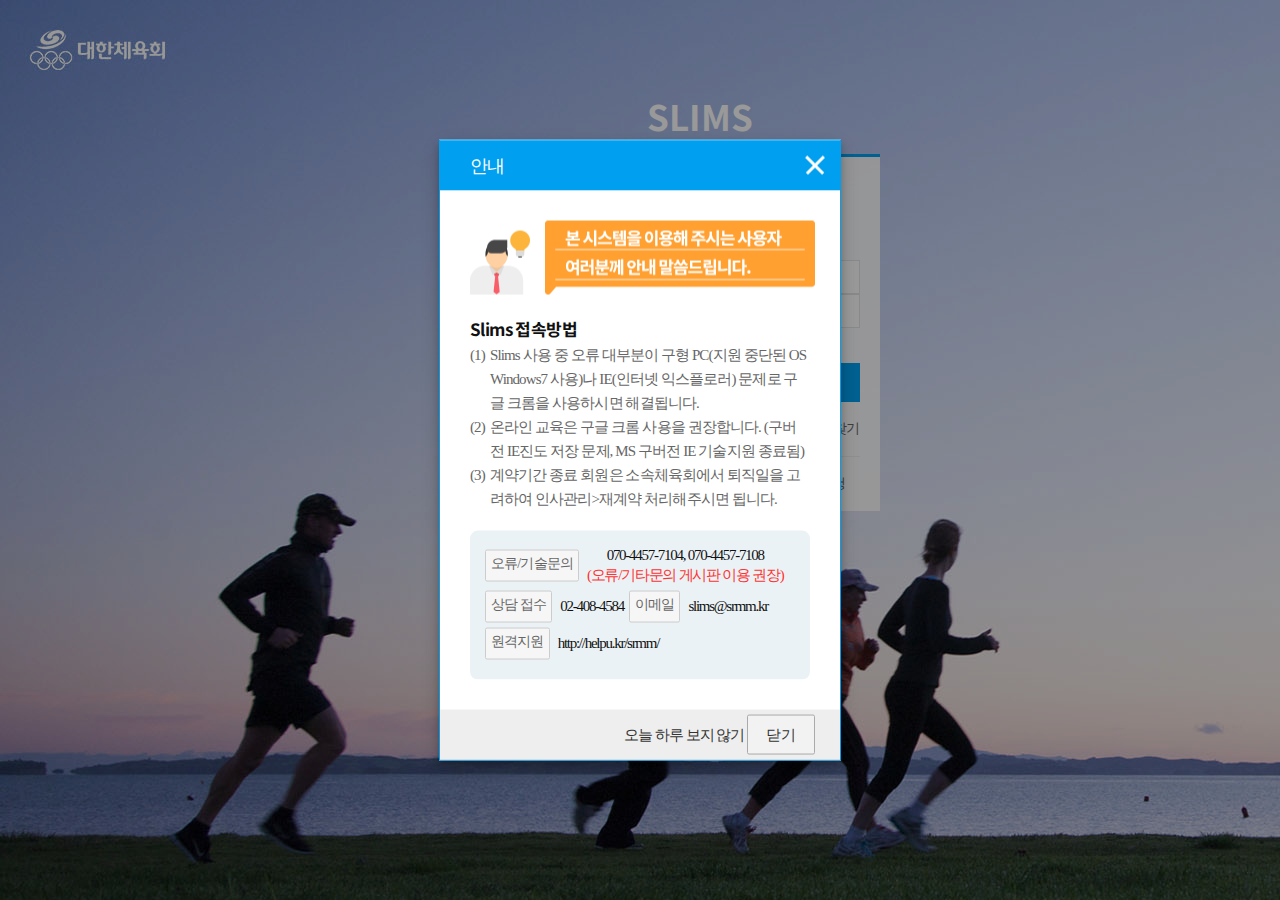
==== commit c0746817: "모달찰 수정 완료/메인 페이지 마크업 진행중" ====
--- a/logout.html
+++ b/logout.html
@@ -1,8 +1,3 @@
-
-
-
-
-
 <!DOCTYPE html>
 <html>
 
@@ -110,8 +105,8 @@
                         }
                     }
                 }).fail(function (jqXHR, textStatus, errorThrown) {
-                alert("통신에 문제가 발생했습니다.\n잠시후에 다시 시도해 주십시오.");
-            });
+                    alert("통신에 문제가 발생했습니다.\n잠시후에 다시 시도해 주십시오.");
+                });
         }
 
         function searchId() {
@@ -147,7 +142,7 @@
         function fnPopup(idPw) {
             $.ajax({
                 url: "/idFind/find.do?mode=idFind",
-                data: {"kind": idPw},
+                data: { "kind": idPw },
                 dataType: "json",
                 type: "post",
                 success: function (data) {
@@ -237,7 +232,7 @@
             var check = true;
             $.ajax({
                 url: "/checkMemberIdCnt2.do",
-                data: {"memberId": $('#changeId').val()},
+                data: { "memberId": $('#changeId').val() },
                 dataType: "json",
                 type: "POST",
                 async: false,
@@ -318,202 +313,291 @@
 </head>
 
 <body class="login-page">
-<div class="login-box">
-    <div class="login-logo">
-        <b>SLIMS</b>
-    </div>
-    <div class="login-box-body">
-        <p class="login-box-msg">생활체육지도자 통합관리시스템</p>
-
-        <form name="frm" id="frm" method="post">
-            <input type="hidden" name="mode" value="proc"/>
-            <div class="form-group has-feedback">
-                <input type="text" name="memberId" id="memberId" style="ime-mode:inactive;" class="form-control" placeholder="Enter Id">
-                
-            </div>
-            <div class="form-group has-feedback">
-                <input type="password" name="memberPw" id="memberPw" onkeypress='if(event.keyCode == 13) goSubmit();' class="form-control" placeholder="Enter Password">
-                <span class="glyphicon glyphicon-lock form-control-feedback"></span>
-            </div>
-            <div class="row">
-                <div class="col-xs-8">
-                    <div class="checkbox icheck">
-                        <!-- <label>
+
+    <div class="login-box">
+        <div class="login-logo">
+            <b>SLIMS</b>
+        </div>
+        <div class="login-box-body">
+            <p class="login-box-msg">생활체육지도자 통합관리시스템</p>
+
+            <form name="frm" id="frm" method="post">
+                <input type="hidden" name="mode" value="proc" />
+                <div class="form-group has-feedback">
+                    <input type="text" name="memberId" id="memberId" style="ime-mode:inactive;" class="form-control"
+                        placeholder="Enter Id">
+
+                </div>
+                <div class="form-group has-feedback">
+                    <input type="password" name="memberPw" id="memberPw"
+                        onkeypress='if(event.keyCode == 13) goSubmit();' class="form-control"
+                        placeholder="Enter Password">
+                    <span class="glyphicon glyphicon-lock form-control-feedback"></span>
+                </div>
+                <div class="row">
+                    <div class="col-xs-8">
+                        <div class="checkbox icheck">
+                            <!-- <label>
                             <input type="checkbox"> 아이디 저장
                         </label> -->
+                        </div>
                     </div>
                 </div>
-            </div>
-        </form>
-
-        <div class="text-center mt10">
-            <button onclick="goSubmit();" class="btn btn-block btn-flat btn-login">Login</button>
-        </div>
-        <!-- /.social-auth-links -->
-        <div class="login-findpw cl">
-            <p class="pull-left">
-                <a href="/join/agreement.do">지도자/관리자 등록신청</a>
-            </p>
-            <p class="pull-right">
-                <a href="#" id="btnModal">아이디/비밀번호 찾기</a>
+            </form>
+
+            <div class="text-center mt10">
+                <button onclick="goSubmit();" class="btn btn-block btn-flat btn-login">Login</button>
+            </div>
+            <!-- /.social-auth-links -->
+            <div class="login-findpw cl">
+                <p class="pull-left">
+                    <a href="/join/agreement.do">지도자/관리자 등록신청</a>
+                </p>
+                <p class="pull-right">
+                    <a href="#" id="btnModal">아이디/비밀번호 찾기</a>
+                </p>
+            </div>
+            <p class="login-infotel">
+                <span class="glyphicon glyphicon-phone-alt"></span>기술문의
+                <a
+                    href="tel:070-4457-7104">070-4457-7104</a>&nbsp;&nbsp;&nbsp;&nbsp;&nbsp;&nbsp;&nbsp;&nbsp;&nbsp;&nbsp;
+                <a href="http://helpu.kr/srmm/" target="_blank">☞원격지원 요청</a>
             </p>
         </div>
-        <p class="login-infotel">
-            <span class="glyphicon glyphicon-phone-alt"></span>기술문의
-            <a href="tel:070-4457-7104">070-4457-7104</a>&nbsp;&nbsp;&nbsp;&nbsp;&nbsp;&nbsp;&nbsp;&nbsp;&nbsp;&nbsp;
-            <a href="http://helpu.kr/srmm/" target="_blank">☞원격지원 요청</a>
-        </p>
     </div>
-</div>
-<form name="form_chk" method="post">
-    <input type="hidden" name="m" value="checkplusSerivce">
-    <input type="hidden" name="EncodeData" id="EncodeData" value="">
-</form>
-
-
-<!-- The Modal -->
-<div id="findIdPwd" class="modal" style="top: -150px;">
-    <!-- Modal content -->
-    <div class="modal-content" style="width:720px;">
-        <div class="modal-header">
-            <span class="close">&times;</span>
-            <h2>아이디/비밀번호 찾기</h2>
+    <form name="form_chk" method="post">
+        <input type="hidden" name="m" value="checkplusSerivce">
+        <input type="hidden" name="EncodeData" id="EncodeData" value="">
+    </form>
+
+
+    <!-- The Modal -->
+    <div id="findIdPwd" class="modal" style="top: -150px;">
+        <!-- Modal content -->
+        <div class="modal-content" style="width:720px;">
+            <div class="modal-header">
+                <span class="close">&times;</span>
+                <h2>아이디/비밀번호 찾기</h2>
+            </div>
+            <div class="modal-body">
+                <ul class="tab tab_login">
+                    <li class="active">아이디찾기</li>
+                    <li>비밀번호찾기</li>
+                </ul>
+                <div class="tab_content">
+                    <form id="idFrom" method="post">
+                        <input type="hidden" id="mode" name="mode" value="idSearch">
+                        <!-- 아이디찾기 -->
+                        <div class="find_id">
+                            <div class="top">
+                                <p>아이디가 기억나지 않으세요?</p>
+                                <!-- <p>본인 이름과 생년월일, 인사정보에 등록된 휴대폰 또는 이메일 정보를 입력해주세요.</p> -->
+                                <p>본인 이름과 생년월일, 인사정보에 등록된 휴대폰를 입력해주세요.</p>
+                            </div>
+                            <div class="btm">
+                                <div class="input_wrap">
+                                    <!-- <input type="radio" id="r1" name="method" valeu="email"/>
+                                <label for="r1"><span></span>이메일</label> -->
+                                    <input type="radio" id="r2" name="method" value="phone" checked="checked" />
+                                    <label for="r2">
+                                        <span></span>
+                                        휴대폰번호
+                                    </label>
+                                </div>
+                                <div class="input_wrap">
+                                    <input type="radio" id="g1" name="memberGroup" value="050" checked="checked" />
+                                    <label for="g1">
+                                        <span></span>
+                                        지도자
+                                    </label>
+                                    <input type="radio" id="g2" name="memberGroup" value="030" />
+                                    <label for="g2">
+                                        <span></span>
+                                        시도체육회 관리자
+                                    </label>
+                                    <input type="radio" id="g3" name="memberGroup" value="040" />
+                                    <label for="g3">
+                                        <span></span>
+                                        시군구관리자
+                                    </label>
+                                </div>
+                                <table>
+                                    <colgroup>
+                                        <col width="110px">
+                                        <col width="*">
+                                    </colgroup>
+                                    <tr>
+                                        <th>이름</th>
+                                        <td>
+                                            <input type="text" name="memberNm" id="idName" autocomplete="off">
+                                        </td>
+                                    </tr>
+                                    <tr>
+                                        <th>생년월일</th>
+                                        <td>
+                                            <div class="input_inline">
+                                                <input type="text" class="mid" id="idYear" name="year"
+                                                    onKeyup="this.value=this.value.replace(/[^0-9]/g,'');">
+                                                년
+                                                <select name="month" id="idMonth" class="min">
+                                                </select>
+                                                월
+                                                <select name="day" id="idDay" class="min">
+                                                </select>
+                                                일
+                                            </div>
+                                        </td>
+                                    </tr>
+                                    <tr>
+                                        <th>핸드폰번호</th>
+                                        <td>
+                                            <div class="input_inline">
+                                                <select id="idCell1" class="mid" name="idCell1">
+                                                    <option value="010">010</option>
+                                                    <option value="011">011</option>
+                                                    <option value="016">016</option>
+                                                    <option value="017">017</option>
+                                                    <option value="018">018</option>
+                                                    <option value="019">019</option>
+                                                </select>
+                                                -
+                                                <input type="text" class="mid" name="idCell2" id="idCell2">
+                                                -
+                                                <input type="text" class="mid" name="idCell3" id="idCell3">
+                                            </div>
+                                        </td>
+                                    </tr>
+                                </table>
+                            </div>
+
+                        </div>
+                        <div class="text-center">
+                            <button type="button" class="btn btn_blue" onclick="searchId();">아이디 찾기</button>
+                            <button type="button" class="btn btn_defaultC">다시입력</button>
+                        </div>
+                    </form>
+                </div>
+
+                <div class="tab_content">
+                    <form action="" id="pwForm" method="post">
+                        <input type="hidden" name="mode" value="pwSearch">
+                        <!-- 비밀번호찾기 -->
+                        <div class="find_id">
+                            <div class="top">
+                                <p>비밀번호가 기억나지 않으세요?</p>
+                                <!-- <p>본인 아이디, 이름 , 생년월일, 인사정보에 등록된 휴대폰 또는 이메일 정보를 입력하시면 <br>
+                            해당 휴대폰번호 또는 이메일 주소로 인터넷 비밀번호를 전송해 드립니다.</p> -->
+                                <p>본인 아이디, 이름 , 생년월일, 인사정보에 등록된 휴대폰를 입력해주세요.</p>
+                            </div>
+                            <div class="btm">
+                                <div class="input_wrap">
+                                    <input type="radio" id="p1" name="method" checked="checked" />
+                                    <label for="p1">
+                                        <span></span>
+                                        휴대폰번호
+                                    </label>
+                                </div>
+                                <div class="input_wrap">
+                                    <input type="radio" id="p1" name="memberGroup" value="050" checked="checked" />
+                                    <label for="p1">
+                                        <span></span>
+                                        지도자
+                                    </label>
+                                    <input type="radio" id="p2" name="memberGroup" value="030" />
+                                    <label for="p2">
+                                        <span></span>
+                                        시도체육회 관리자
+                                    </label>
+                                    <input type="radio" id="p3" name="memberGroup" value="040" />
+                                    <label for="p3">
+                                        <span></span>
+                                        시군구관리자
+                                    </label>
+                                </div>
+                                <table>
+                                    <colgroup>
+                                        <col width="110px">
+                                        <col width="*">
+                                    </colgroup>
+                                    <tr>
+                                        <th>아이디</th>
+                                        <td>
+                                            <input type="text" name="memberId" id="pwId" autocomplete="off">
+                                        </td>
+                                    </tr>
+                                    <tr>
+                                        <th>이름</th>
+                                        <td>
+                                            <input type="text" name="memberNm" id="pwNm" autocomplete="off">
+                                        </td>
+                                    </tr>
+                                    <tr>
+                                        <th>생년월일</th>
+                                        <td>
+                                            <div class="input_inline">
+                                                <input type="text" class="mid" id="pwYear" name="year"
+                                                    onKeyup="this.value=this.value.replace(/[^0-9]/g,'');">
+                                                년
+                                                <select name="month" id="pwMonth" class="min">
+                                                </select>
+                                                월
+                                                <select name="day" id="pwDay" class="min">
+                                                </select>
+                                                일
+                                            </div>
+                                        </td>
+                                    </tr>
+                                    <tr>
+                                        <th>핸드폰번호</th>
+                                        <td>
+                                            <div class="input_inline">
+                                                <select name="idCell1" id="pwCell1" class="mid">
+                                                    <option value="010">010</option>
+                                                    <option value="011">011</option>
+                                                    <option value="016">016</option>
+                                                    <option value="017">017</option>
+                                                    <option value="018">018</option>
+                                                    <option value="019">019</option>
+                                                </select>
+                                                -
+                                                <input type="text" class="mid" name="idCell2">
+                                                -
+                                                <input type="text" class="mid" name="idCell3">
+                                            </div>
+                                        </td>
+                                    </tr>
+                                </table>
+                            </div>
+
+                        </div>
+                        <div class="text-center">
+                            <button type="button" class="btn btn_blue" onclick="pwFind()">패스워드 찾기</button>
+                            <button type="button" class="btn btn_defaultC">다시입력</button>
+                        </div>
+                    </form>
+                </div>
+            </div>
         </div>
-        <div class="modal-body">
-            <ul class="tab tab_login">
-                <li class="active">아이디찾기</li>
-                <li>비밀번호찾기</li>
-            </ul>
-            <div class="tab_content">
-                <form id="idFrom" method="post">
-                    <input type="hidden" id="mode" name="mode" value="idSearch">
+    </div>
+
+
+    <!-- The Modal -->
+    <div id="changeIdPwd" class="modal">
+        <!-- Modal content -->
+        <div class="modal-content" style="width:720px;">
+            <div class="modal-header">
+                <span class="close">&times;</span>
+                <h2>아이디/비밀번호 변경</h2>
+            </div>
+            <div class="modal-body">
+                <form id="changeFrm" method="post">
+                    <input type="hidden" name="memberSeq" id="memberSeq" />
                     <!-- 아이디찾기 -->
                     <div class="find_id">
                         <div class="top">
-                            <p>아이디가 기억나지 않으세요?</p>
-                            <!-- <p>본인 이름과 생년월일, 인사정보에 등록된 휴대폰 또는 이메일 정보를 입력해주세요.</p> -->
-                            <p>본인 이름과 생년월일, 인사정보에 등록된 휴대폰를 입력해주세요.</p>
+                            <p>사용하실 아이디와 비밀번호를 입력하세요.</p>
                         </div>
                         <div class="btm">
-                            <div class="input_wrap">
-                                <!-- <input type="radio" id="r1" name="method" valeu="email"/>
-                                <label for="r1"><span></span>이메일</label> -->
-                                <input type="radio" id="r2" name="method" value="phone" checked="checked"/>
-                                <label for="r2">
-                                    <span></span>
-                                    휴대폰번호
-                                </label>
-                            </div>
-                            <div class="input_wrap">
-                                <input type="radio" id="g1" name="memberGroup" value="050" checked="checked"/>
-                                <label for="g1">
-                                    <span></span>
-                                    지도자
-                                </label>
-                                <input type="radio" id="g2" name="memberGroup" value="030"/>
-                                <label for="g2">
-                                    <span></span>
-                                    시도체육회 관리자
-                                </label>
-                                <input type="radio" id="g3" name="memberGroup" value="040"/>
-                                <label for="g3">
-                                    <span></span>
-                                    시군구관리자
-                                </label>
-                            </div>
-                            <table>
-                                <colgroup>
-                                    <col width="110px">
-                                    <col width="*">
-                                </colgroup>
-                                <tr>
-                                    <th>이름</th>
-                                    <td>
-                                        <input type="text" name="memberNm" id="idName" autocomplete="off">
-                                    </td>
-                                </tr>
-                                <tr>
-                                    <th>생년월일</th>
-                                    <td>
-                                        <div class="input_inline">
-                                            <input type="text" class="mid" id="idYear" name="year"
-                                                   onKeyup="this.value=this.value.replace(/[^0-9]/g,'');">
-                                            년
-                                            <select name="month" id="idMonth" class="min">
-                                            </select>
-                                            월
-                                            <select name="day" id="idDay" class="min">
-                                            </select>
-                                            일
-                                        </div>
-                                    </td>
-                                </tr>
-                                <tr>
-                                    <th>핸드폰번호</th>
-                                    <td>
-                                        <div class="input_inline">
-                                            <select id="idCell1" class="mid" name="idCell1">
-                                                <option value="010">010</option>
-                                                <option value="011">011</option>
-                                                <option value="016">016</option>
-                                                <option value="017">017</option>
-                                                <option value="018">018</option>
-                                                <option value="019">019</option>
-                                            </select>
-                                            -
-                                            <input type="text" class="mid" name="idCell2" id="idCell2">
-                                            -
-                                            <input type="text" class="mid" name="idCell3" id="idCell3">
-                                        </div>
-                                    </td>
-                                </tr>
-                            </table>
-                        </div>
-
-                    </div>
-                    <div class="text-center">
-                        <button type="button" class="btn btn_blue" onclick="searchId();">아이디 찾기</button>
-                        <button type="button" class="btn btn_defaultC">다시입력</button>
-                    </div>
-                </form>
-            </div>
-
-            <div class="tab_content">
-                <form action="" id="pwForm" method="post">
-                    <input type="hidden" name="mode" value="pwSearch">
-                    <!-- 비밀번호찾기 -->
-                    <div class="find_id">
-                        <div class="top">
-                            <p>비밀번호가 기억나지 않으세요?</p>
-                            <!-- <p>본인 아이디, 이름 , 생년월일, 인사정보에 등록된 휴대폰 또는 이메일 정보를 입력하시면 <br>
-                            해당 휴대폰번호 또는 이메일 주소로 인터넷 비밀번호를 전송해 드립니다.</p> -->
-                            <p>본인 아이디, 이름 , 생년월일, 인사정보에 등록된 휴대폰를 입력해주세요.</p>
-                        </div>
-                        <div class="btm">
-                            <div class="input_wrap">
-                                <input type="radio" id="p1" name="method" checked="checked"/>
-                                <label for="p1">
-                                    <span></span>
-                                    휴대폰번호
-                                </label>
-                            </div>
-                            <div class="input_wrap">
-                                <input type="radio" id="p1" name="memberGroup" value="050" checked="checked"/>
-                                <label for="p1">
-                                    <span></span>
-                                    지도자
-                                </label>
-                                <input type="radio" id="p2" name="memberGroup" value="030"/>
-                                <label for="p2">
-                                    <span></span>
-                                    시도체육회 관리자
-                                </label>
-                                <input type="radio" id="p3" name="memberGroup" value="040"/>
-                                <label for="p3">
-                                    <span></span>
-                                    시군구관리자
-                                </label>
-                            </div>
                             <table>
                                 <colgroup>
                                     <col width="110px">
@@ -522,48 +606,24 @@
                                 <tr>
                                     <th>아이디</th>
                                     <td>
-                                        <input type="text" name="memberId" id="pwId" autocomplete="off">
+                                        <input type="text" name="changeId" id="changeId">
+                                        ※ 4~12자의 영문과 숫자로만 입력하세요
                                     </td>
                                 </tr>
                                 <tr>
-                                    <th>이름</th>
+                                    <th>새비밀번호</th>
                                     <td>
-                                        <input type="text" name="memberNm" id="pwNm" autocomplete="off">
+                                        <input type="password" name="newChangePw" id="newChangePw" maxlength="16" />
+                                        ※ 6~16자의
+                                        영문 대소문자, 숫자, 특수문자를 조합하여 사용하실 수 있습니다.
                                     </td>
                                 </tr>
                                 <tr>
-                                    <th>생년월일</th>
+                                    <th>새비밀번호 확인</th>
                                     <td>
-                                        <div class="input_inline">
-                                            <input type="text" class="mid" id="pwYear" name="year"
-                                                   onKeyup="this.value=this.value.replace(/[^0-9]/g,'');">
-                                            년
-                                            <select name="month" id="pwMonth" class="min">
-                                            </select>
-                                            월
-                                            <select name="day" id="pwDay" class="min">
-                                            </select>
-                                            일
-                                        </div>
-                                    </td>
-                                </tr>
-                                <tr>
-                                    <th>핸드폰번호</th>
-                                    <td>
-                                        <div class="input_inline">
-                                            <select name="idCell1" id="pwCell1" class="mid">
-                                                <option value="010">010</option>
-                                                <option value="011">011</option>
-                                                <option value="016">016</option>
-                                                <option value="017">017</option>
-                                                <option value="018">018</option>
-                                                <option value="019">019</option>
-                                            </select>
-                                            -
-                                            <input type="text" class="mid" name="idCell2">
-                                            -
-                                            <input type="text" class="mid" name="idCell3">
-                                        </div>
+                                        <input type="password" name="newChangePw2" id="newChangePw2" maxlength="16"
+                                            onkeypress='if(event.keyCode == 13) goSubmitChangeFrm();' />
+                                        ※ 비밀번호를 다시 한번 입력해 주세요.
                                     </td>
                                 </tr>
                             </table>
@@ -571,73 +631,108 @@
 
                     </div>
                     <div class="text-center">
-                        <button type="button" class="btn btn_blue" onclick="pwFind()">패스워드 찾기</button>
-                        <button type="button" class="btn btn_defaultC">다시입력</button>
+                        <button type="button" class="btn btn_blue" onclick="goSubmitChangeFrm();">확인</button>
+                        <button type="button" class="btn btn_defaultC" onclick="changeFrmReset();">다시입력</button>
                     </div>
                 </form>
             </div>
         </div>
     </div>
-</div>
-
-
-<!-- The Modal -->
-<div id="changeIdPwd" class="modal">
-    <!-- Modal content -->
-    <div class="modal-content" style="width:720px;">
-        <div class="modal-header">
-            <span class="close">&times;</span>
-            <h2>아이디/비밀번호 변경</h2>
-        </div>
-        <div class="modal-body">
-            <form id="changeFrm" method="post">
-                <input type="hidden" name="memberSeq" id="memberSeq"/>
-                <!-- 아이디찾기 -->
-                <div class="find_id">
-                    <div class="top">
-                        <p>사용하실 아이디와 비밀번호를 입력하세요.</p>
+
+    <div id="myModal5" class="modal2 main" style=" width: 100%; padding-top: 0;">
+        <div class="modal-content" id="">
+            <div class="modal-header1">
+                <span class="close" id="infoClose">닫기</span>
+                <h2>안내</h2>
+            </div>
+            <div class="modal-body">
+                <script>
+                    function fn_downfile(uuid) {
+                        location.href = "/community/fileDownload.do?uuid=" + uuid;
+                    }
+                </script>
+                <div class="modal-system">
+                    <img src="/img/info-system.png" alt="">
+                </div>
+                <div class="modify220106">
+                    <div>
+                        <div class="left">
+                            <strong>Slims 접속방법</strong>
+                            <div class="detail">
+                                <p>(1)</p>
+                                <p>Slims 사용 중 오류 대부분이 구형 PC(지원 중단된 OS Windows7 사용)나 IE(인터넷 익스플로러) 문제로 구글 크롬을 사용하시면
+                                    해결됩니다.</p>
+                            </div>
+                            <div class="detail">
+                                <p>(2)</p>
+                                <p>온라인 교육은 구글 크롬 사용을 권장합니다.
+                                    (구버전 IE진도 저장 문제, MS 구버전 IE 기술지원 종료됨)</p>
+                            </div>
+                            <div class="detail">
+                                <p>(3)</p>
+                                <p>계약기간 종료 회원은 소속체육회에서 퇴직일을 고려하여 인사관리>재계약 처리해주시면 됩니다.</p>
+                            </div>
+                        </div>
+                        <div class="area-blue clear">
+                            <ol>
+                                <li>
+                                    <div class="area-blue__info">
+                                       <span>오류/기술문의</span>
+                                    </div>
+                                    <div class="area-blue__detail">
+                                        <p>070-4457-7104, 070-4457-7108</p>
+                                        <p class="txt-red">(오류/기타문의 게시판 이용 권장)</p>
+                                    </div>
+                                </li>
+                                <li>
+                                    <div class="area-blue__info">
+                                       <span>상담 접수</span>
+                                    </div>
+                                    <div class="area-blue__detail">
+                                        <p>02-408-4584</p>
+                                        
+                                    </div>
+                                </li>
+                                <li>
+                                    <div class="area-blue__info">
+                                       <span>이메일</span>
+                                    </div>
+                                    <div class="area-blue__detail">
+                                        <p>slims@srmm.kr</p>
+                                        
+                                    </div>
+                                </li>
+                                <li>
+                                    <div class="area-blue__info">
+                                       <span>원격지원</span>
+                                    </div>
+                                    <div class="area-blue__detail">
+                                        <p>http://helpu.kr/srmm/</p>
+                                        
+                                    </div>
+                                </li>
+                            </ol>
+                        </div>
                     </div>
-                    <div class="btm">
-                        <table>
-                            <colgroup>
-                                <col width="110px">
-                                <col width="*">
-                            </colgroup>
-                            <tr>
-                                <th>아이디</th>
-                                <td>
-                                    <input type="text" name="changeId" id="changeId">
-                                    ※ 4~12자의 영문과 숫자로만 입력하세요
-                                </td>
-                            </tr>
-                            <tr>
-                                <th>새비밀번호</th>
-                                <td>
-                                    <input type="password" name="newChangePw" id="newChangePw" maxlength="16"/>
-                                    ※ 6~16자의
-                                    영문 대소문자, 숫자, 특수문자를 조합하여 사용하실 수 있습니다.
-                                </td>
-                            </tr>
-                            <tr>
-                                <th>새비밀번호 확인</th>
-                                <td>
-                                    <input type="password" name="newChangePw2" id="newChangePw2" maxlength="16"
-                                           onkeypress='if(event.keyCode == 13) goSubmitChangeFrm();'/>
-                                    ※ 비밀번호를 다시 한번 입력해 주세요.
-                                </td>
-                            </tr>
-                        </table>
-                    </div>
-
                 </div>
-                <div class="text-center">
-                    <button type="button" class="btn btn_blue" onclick="goSubmitChangeFrm();">확인</button>
-                    <button type="button" class="btn btn_defaultC" onclick="changeFrmReset();">다시입력</button>
+            </div>
+            <div class="modal-footer">
+                <div class="notoday" style="margin-right: 5px;">
+                    <input type="checkbox" id="c5" name="ccc">
+                    <label for="c5" style="cursor: pointer;">
+                        오늘 하루 보지 않기
+                        <button type="button" class="btn-close close2" id="c5">
+                            닫기
+                        </button>
+                    </label>
+                    
                 </div>
-            </form>
+
+                
+
+            </div>
         </div>
     </div>
-</div>
 
 
 </body>
@@ -652,11 +747,53 @@
     //
     $('#btn_modal').click(function (event) {
         $("#findIdPwd").css('display', 'block');
+
     });
     $('.modal-header .close').click(function (event) {
         $("#changeIdPwd").css('display', 'none');
         $("#findIdPwd").css('display', 'none');
+
     });
+
+
+    function viewModal() {
+        var cookies = $.cookie();
+        var keys = Object.keys(cookies);
+        var baseTargetCookieName = 'LayerPopupYn'
+        $('.modal2').show();
+        for (var keyIdx in keys) {
+            var key = keys[keyIdx];
+            if (key.indexOf(baseTargetCookieName) === 0) {
+                var value = cookies[key];
+                var select = key.replace(baseTargetCookieName, '').substr(-1);
+                if (value === 'N') $('#myModal' + select).hide();
+            }
+        }
+    }
+
+    $('.modal-header1 .close').click(function (event) {
+        $("#myModal5").css('display', 'none');
+
+    });
+    $("close, .close2, input[name='ccc']").click(function () {
+        var id = $(this).closest('.modal2').attr('id');
+        var modal = $('#' + id);
+        var cookieId = modal.find('input[name="ccc"]').attr('id');
+        if ($('#' + cookieId).is(':checked')) {
+            var key = 'LayerPopupYn'
+            var num = id.substring(id.length - 1, id.length) * 1;
+            if (num > 1) {
+                key += 'Add' + num;
+            }
+            $.cookie(key, 'N', { expires: 1 });
+        }
+        modal.hide();
+    })
+
+    viewModal();
+
+
+
 </script>
 
 </html>--- a/css/main/style.css
+++ b/css/main/style.css
@@ -494,6 +494,13 @@
 }
 .modal .modal-body .row{
   margin-bottom: 10px;
+}
+.modal-system {
+  width: 345px;
+  height: 74px;
+}
+.modal-system img {
+  width: 100%;
 }
 
 
@@ -2103,6 +2110,19 @@
   background-color: rgb(0,0,0); /* Fallback color */
   background-color: rgba(0,0,0,0.4); /* Black w/ opacity */
 }
+.modal2 {
+  display: block; /* Hidden by default */
+  position: fixed; /* Stay in place */
+  z-index: 999; /* Sit on top */
+  padding-top: 100px; /* Location of the box */
+  left: 0;
+  top: 0;
+  width: 100%; /* Full width */
+  height: 100%; /* Full height */
+  overflow: auto; /* Enable scroll if needed */
+  background-color: rgb(0,0,0); /* Fallback color */
+  background-color: rgba(0,0,0,0.4); /* Black w/ opacity */
+}
 
 /* Modal Content */
 .modal-content {
@@ -2153,7 +2173,109 @@
   letter-spacing: -1px;
   font-weight:400;
 }
-
+/* modal2 */
+.modal2.main .modal-header1{
+
+  padding: 12px 20; 
+  background: #009ff0;
+}
+
+
+.modal2.main .modal-content{
+  border: 1px solid #009ff0;
+  max-width: 800px;
+  width: 400px; 
+  margin: 0 auto; 
+  min-width: auto; 
+  border-color: #009ff0; 
+  display: block!important;
+  position: absolute;
+  top: 50%;
+  left: 50%;
+  transform: translate(-50%, -50%);
+}
+.modal2.main .modal-body {
+  background: #fff;
+}
+.modal2.main .modal-body h2{
+  padding-bottom: 5px;
+  font-size: 20px;
+  font-weight: 600;
+  line-height: 1.4;
+  letter-spacing: 0;
+  color: #111;
+  text-align: justify;
+  border-bottom: 2px solid #111;
+}
+.modal2.main .modal-body p{
+  text-align: center;
+  font-size: 21px;
+  line-height: 1.33;
+  letter-spacing: -1.26px;
+  color: #111;
+}
+.modal2.main .modal-body .modify220106 .left {
+  margin-bottom: 20px;
+}
+.modal2.main .modal-body .modify220106 .left:last-child {
+  margin-bottom: 0;
+}
+
+.modal2.main .modal-body .modify220106 .area-blue {
+  padding: 15px;
+}
+.modal2.main .modal-body .detail p {
+  color: #666;
+  font-size: 15px;
+  font-weight: normal;
+  line-height: 1.6;
+  letter-spacing: -0.9px;
+  text-align: left;
+  padding-left: 20px;
+}
+.modal2.main .modal-body .detail p.no-indent {
+  position: unset!important;
+}
+.modal2.main .modal-body .detail p:first-child {
+  padding-left: 0;
+  position: absolute;
+}
+.modal2.main .modal-body .detail a {
+  font-size: 15px;
+  font-weight: bold;
+  line-height: 1.87;
+  letter-spacing: -0.9px;
+  color: #009ff0;
+}
+/* .modal.main .modal-body div:nth-of-type(1) p{
+  color: #333333;
+  font-weight: 500;
+}
+
+.modal.main .modal-body div:nth-of-type(2) p{
+  color: #666666;
+} */
+.modal2 .modal-body .row{
+  margin-bottom: 10px;
+}
+
+.modal2 .modal-body .modify220106 {margin-top: 20px;}
+.modal2 .modal-body .modify220106 > div {overflow: hidden;}
+.modal2 .modal-body .modify220106 > div:first-of-type {margin-top: 0;}
+.modal2 .modal-body .modify220106 > div .left {float: left;}
+.modal2 .modal-body .modify220106 > div .left strong {line-height: 1.65; font-weight: 700; font-size: 17px; color: #111; letter-spacing: -0.6px;}
+.modal2 .modal-body .modify220106 > div .right {float: left; margin-left: 40px;}
+.modal2 .modal-body .modify220106 > div .right p {line-height: 24px;  font-size: 14px; color: #666; letter-spacing: -0.6px; text-align: left;}
+.modal2 .modal-body .modify220106 > div .right p a { font-weight: 700; color: #ff1921;}
+.modal2 .modal-body .modify220106 > div .right p em.wh { font-weight: 700; color: #222;}
+.modal2 .modal-body .modify220106 > div .right p.sr em {display: block; margin-bottom: 5px;  font-weight: 700; font-size: 13px; color: #444;}
+.modal2 .modal-body .modify220106 > div .right p.tel em {position: relative; padding-left: 24px; margin-left: 20px;  font-weight: 700; font-size: 20px; color: #222;}
+.modal2 .modal-body .modify220106 > div .right p.tel em:first-of-type {margin-left: 0;}
+.modal2 .modal-body .modify220106 > div .right p.tel em::before {content: ''; position: absolute; top: 50%; left: 0; transform: translateY(-50%); width: 19px; height: 19px; background: url(../img/tel.png);}
+.modal2 .modal-body .modify220106 > div .right p span { font-weight: 700;}
+.modal2 .modal-body .modify220106 > div .right .txt {display: inline-block; height: 24px; line-height: 24px; padding:0 4px; margin-right: 8px; background: #eee; border: 1px solid #ccc; border-radius: 4px;  font-weight: 700; font-size: 13px; color: #666; vertical-align: middle;}
+.modal2 .modal-body .modify220106 > div .right .info {display: inline-block;  font-weight: 700; font-size: 14px; color: #222; vertical-align: middle;}
+.modal2 .modal-body .modify220106 > div .right .info a { font-weight: 700; font-size: 14px; color: #222;}
 
 .modal-header1 {
   padding:16px 30px;
@@ -2170,9 +2292,21 @@
 .modal-body {padding:30px;}
 
 .modal-footer {
-  padding: 11px 30px;
-  border-top: 1px solid #dddddd;
+  padding: 5px 20px;
+  background-color: #eee;
   line-height: normal;
+  display: flex;
+  justify-content: end;
+}
+.modal-footer .btn-close {
+  width: 68px;
+  height: 40px;
+  padding: 10px 5px 9px;
+  border-radius: 2px;
+  border: solid 1px #aaa;
+  background-color: #f2f2f2;
+  font-size: 15px;
+  font-weight: 500;
 }
 .modal-footer label{
   font-weight: normal;
@@ -2696,4 +2830,49 @@
   background: #2ca7f6;
   font-weight: 500;
 }
-
+.area-blue {
+  border-radius: 8px;
+  background-color: #ebf2f5;
+  
+}
+.area-blue ol {
+  display: flex;
+    flex-wrap: wrap;
+}
+.area-blue ol li {
+  display: flex;
+  margin-bottom: 5px;
+    margin-right: 5px;
+    align-items: center;
+}
+.area-blue .area-blue__info {
+  padding: 0 5px;
+  margin-right: 8px;
+  border-radius: 2px;
+  height: 30px;
+  border: solid 1px #ccc;
+  background-color: #f6f6f6;
+}
+.area-blue .area-blue__info span {
+  font-size: 14px;
+  font-weight: 500;
+  line-height: 1.86;
+  letter-spacing: -0.84px;
+  text-align: center;
+  color: #666;
+}
+
+.area-blue .area-blue__detail p {
+  font-size: 15px!important;
+  font-weight: 500;
+  line-height: 1.73;
+  text-align: left;
+  color: #222;
+}
+
+.area-blue .area-blue__detail p.txt-red {
+  color: #f33;
+}
+.clear {
+  clear: both!important;
+}